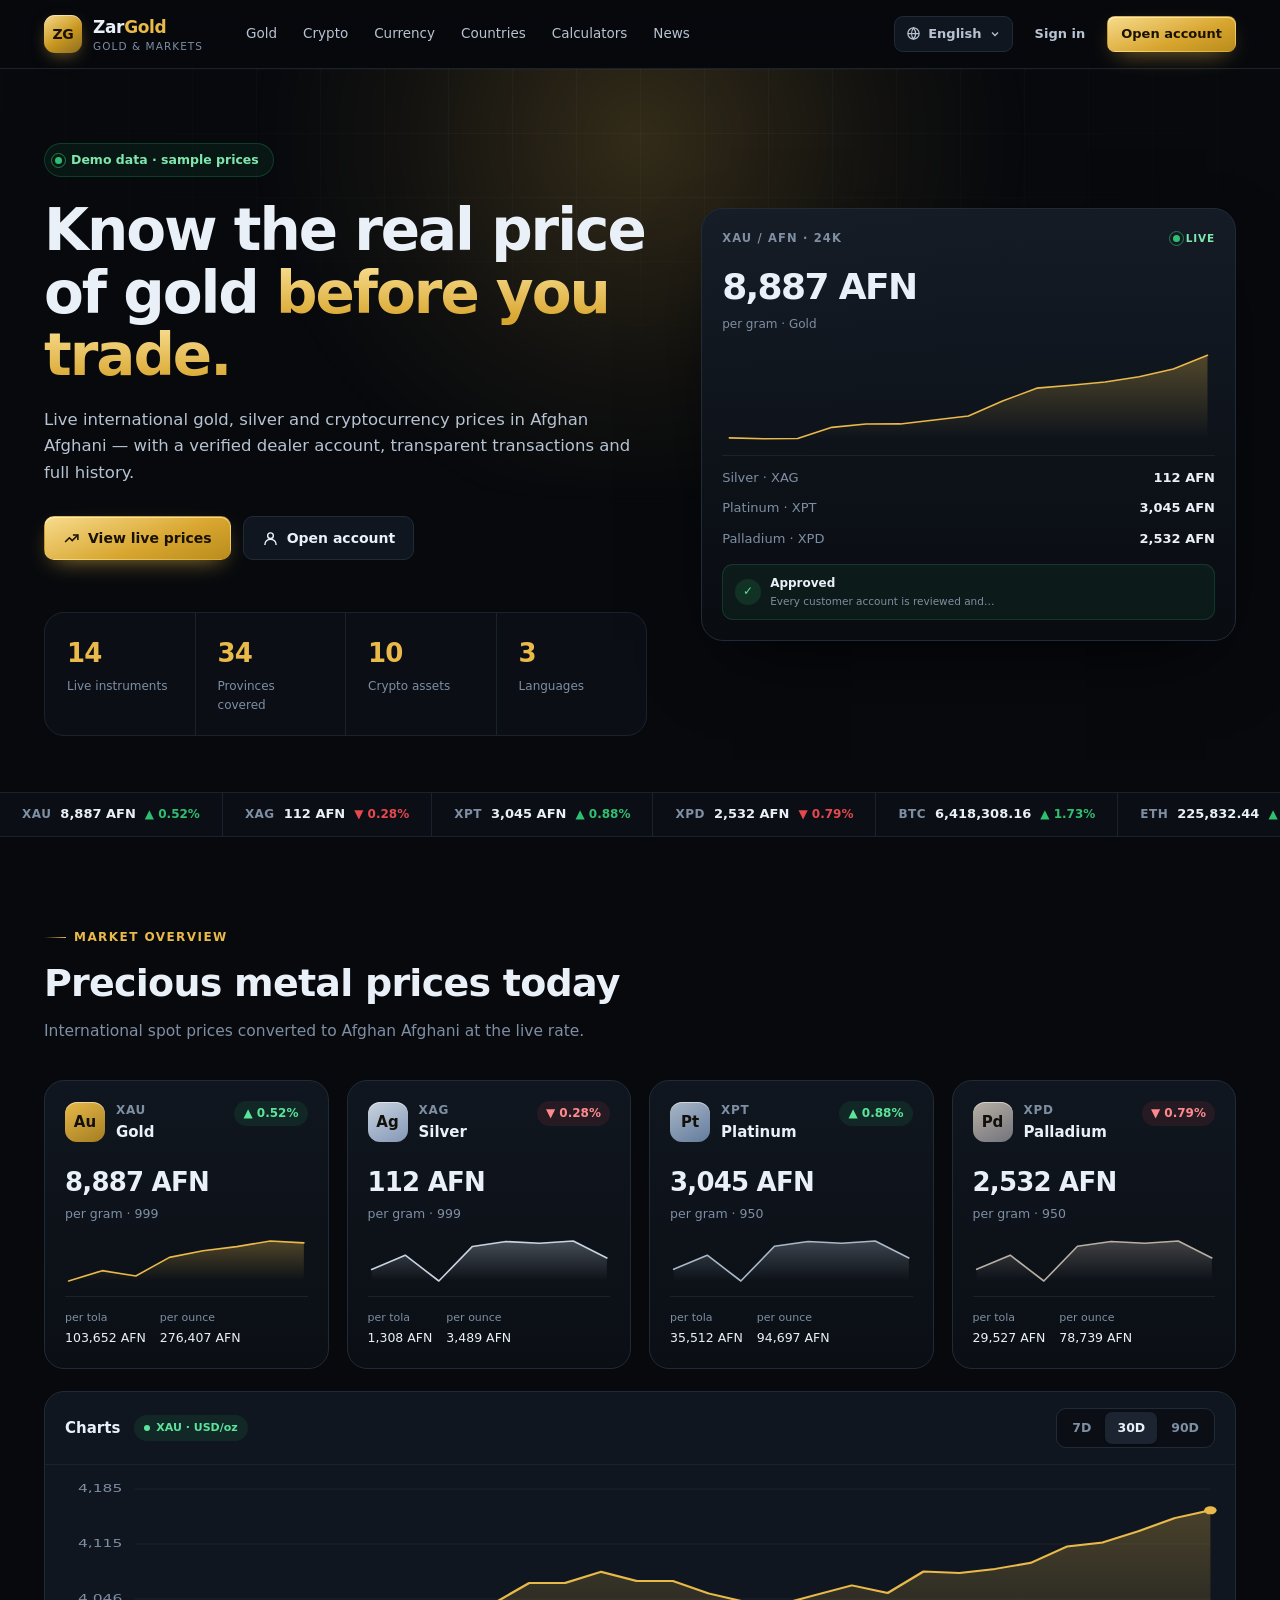
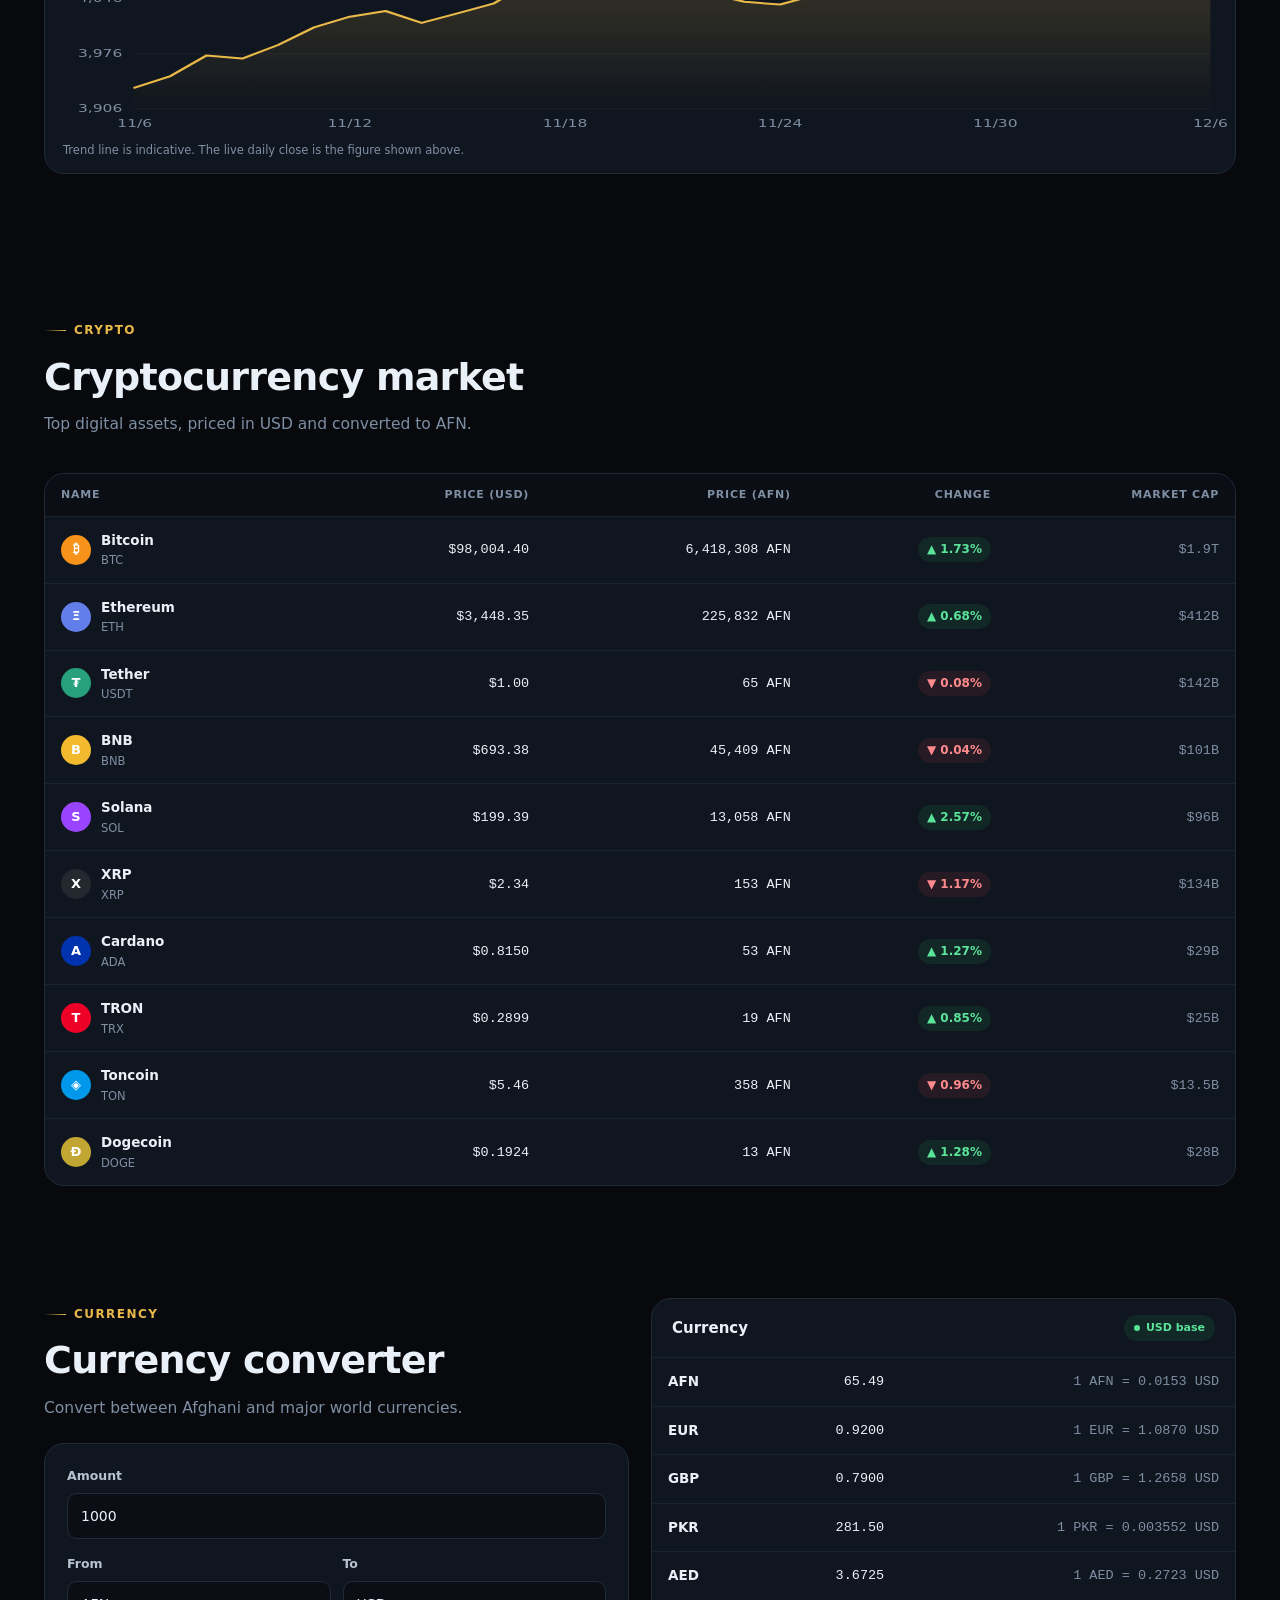
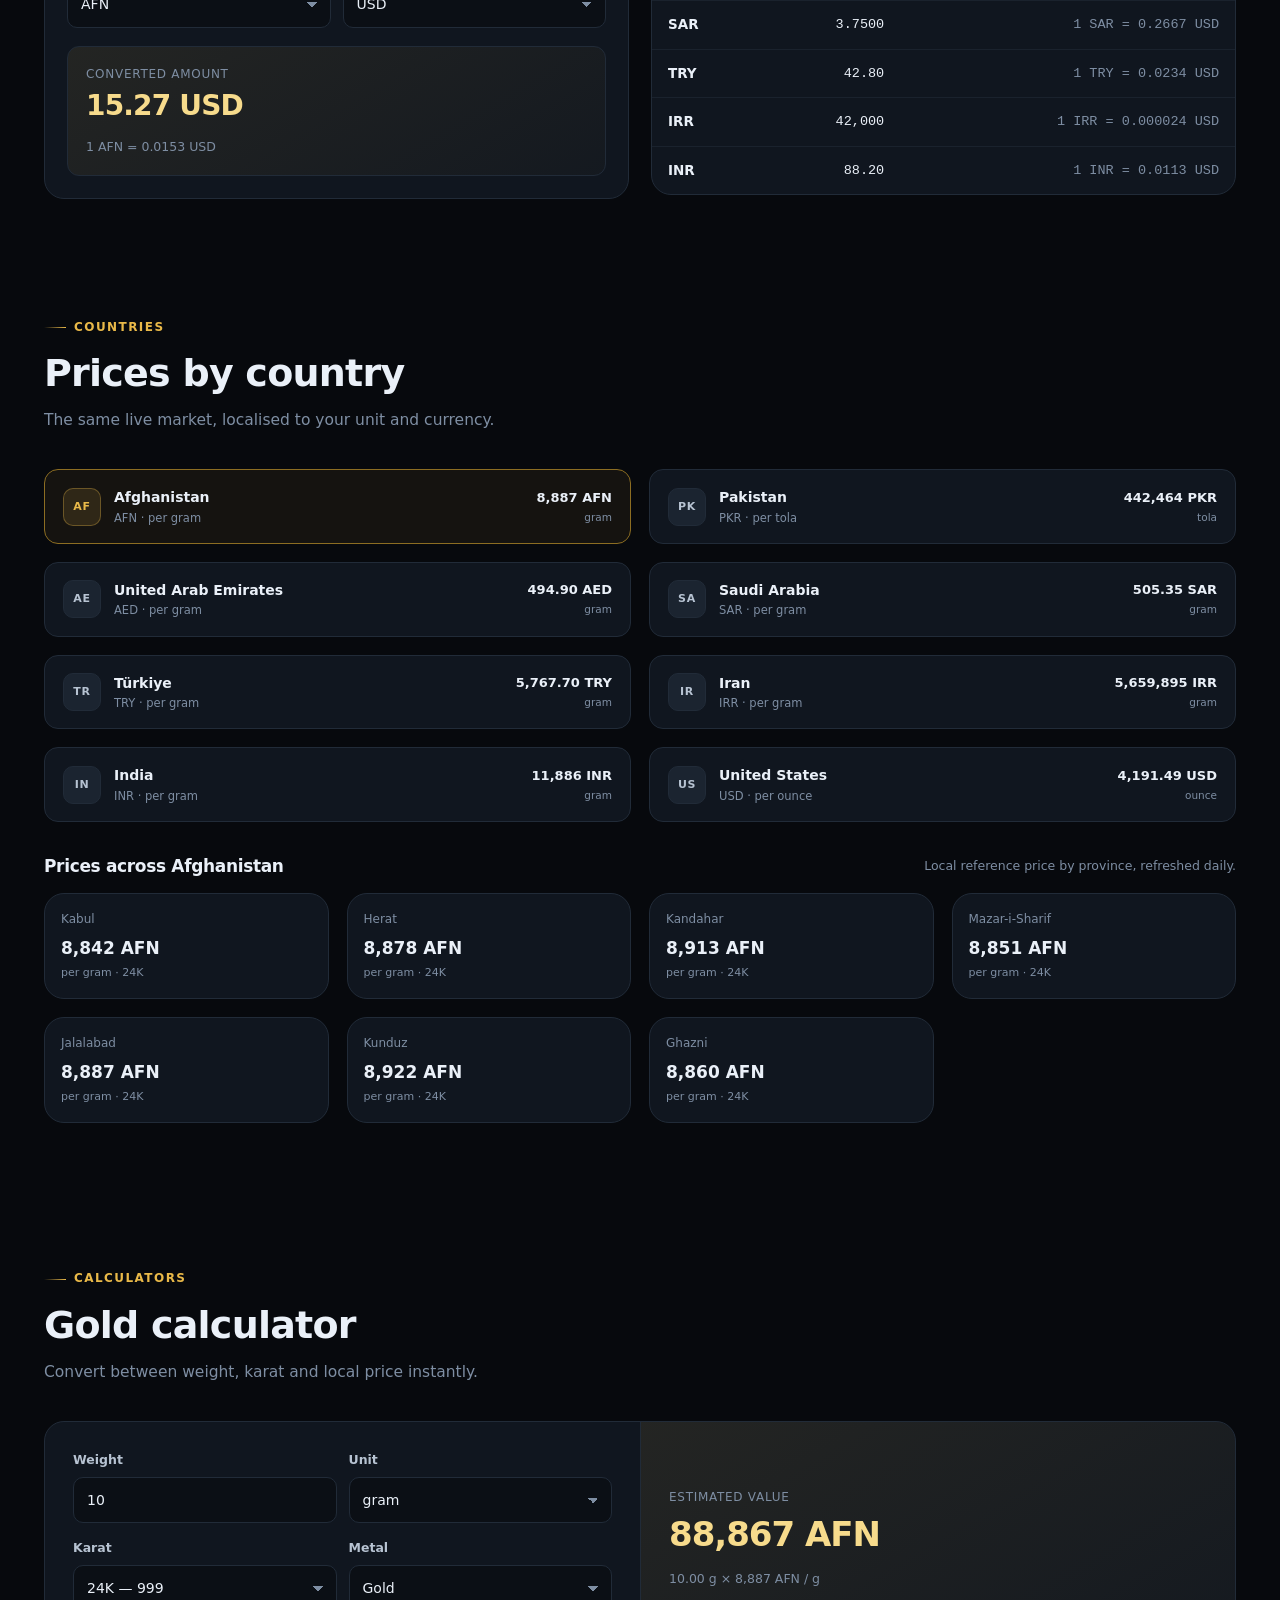
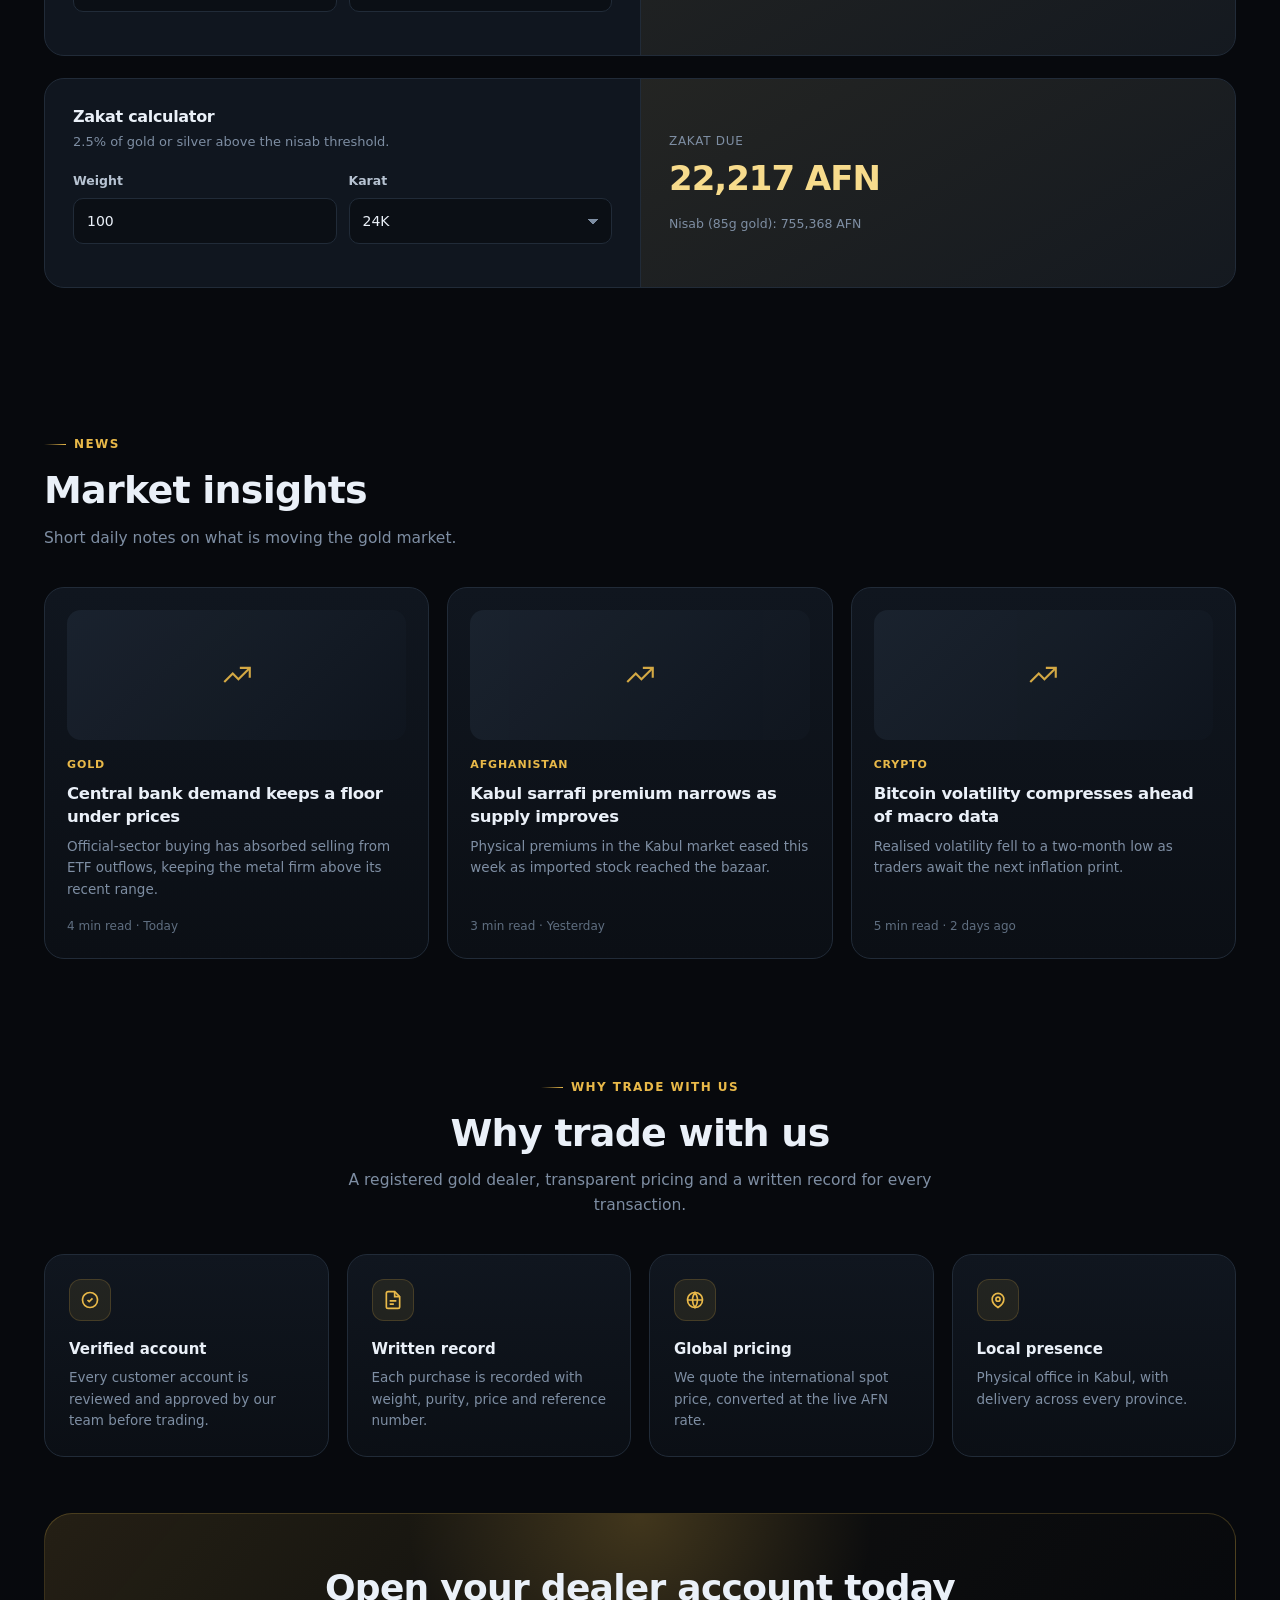
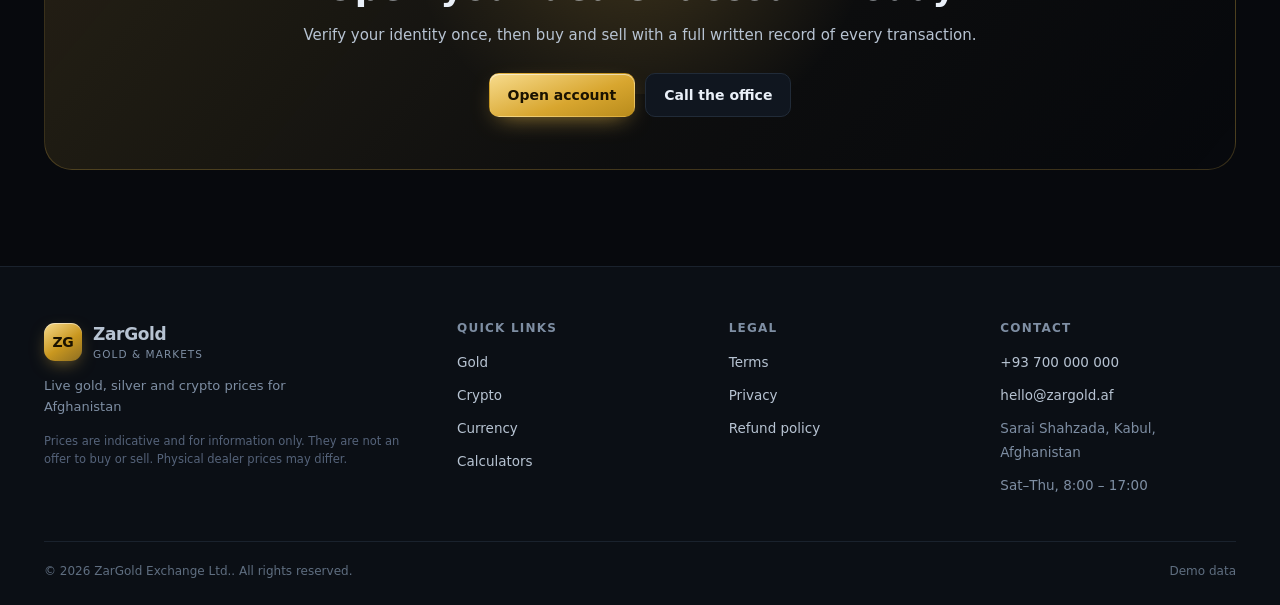
==== index.html @ 8da39511 "Zargold" ====
<!DOCTYPE html>
<html lang="en" dir="ltr">
<head>
<meta charset="utf-8">
<meta name="viewport" content="width=device-width, initial-scale=1">
<title>ZarGold — Live Gold, Silver &amp; Crypto Prices in Afghanistan</title>
<meta name="description" content="Live international gold, silver and cryptocurrency prices in Afghan Afghani. Verified dealer accounts, transparent transactions and full history.">
<meta name="theme-color" content="#07090D">
<link rel="icon" href="data:image/svg+xml,<svg xmlns='http://www.w3.org/2000/svg' viewBox='0 0 100 100'><rect width='100' height='100' rx='24' fill='%23E9B949'/><text x='50' y='70' font-size='54' text-anchor='middle' font-family='Segoe UI' font-weight='700' fill='%231A1200'>ZG</text></svg>">
<link rel="stylesheet" href="assets/css/app.css">
</head>
<body>

<div id="hdr"></div>

<!-- ================= HERO ================= -->
<section class="hero">
  <div class="hero__glow"></div>
  <div class="hero__grid"></div>
  <div class="wrap">
    <div class="hero__inner">
    <div class="hero__content">
      <div class="badge-live"><span class="pulse"></span> <span id="liveLabel">Live market data · updated every minute</span></div>
      <h1 id="heroTitle"></h1>
      <p class="hero__sub" id="heroSub"></p>
      <div class="hero__cta">
        <a class="btn btn--gold" href="#market">
          <svg width="17" height="17" viewBox="0 0 24 24" fill="none" stroke="currentColor" stroke-width="2.2"><path d="M3 17l6-6 4 4 8-8"/><path d="M14 7h7v7"/></svg>
          <span id="heroCta1">View live prices</span>
        </a>
        <a class="btn btn--ghost" href="account.html#register">
          <svg width="17" height="17" viewBox="0 0 24 24" fill="none" stroke="currentColor" stroke-width="2"><circle cx="12" cy="8" r="4"/><path d="M4 21a8 8 0 0116 0"/></svg>
          <span id="heroCta2">Open account</span>
        </a>
      </div>
      <div class="stats">
        <div class="stat"><div class="stat__v"><em id="statInstruments">14</em></div><div class="stat__l" id="statL1">Live instruments</div></div>
        <div class="stat"><div class="stat__v"><em id="statProvinces">34</em></div><div class="stat__l" id="statL2">Provinces covered</div></div>
        <div class="stat"><div class="stat__v"><em id="statUpdates">10</em></div><div class="stat__l" id="statL3">Crypto assets</div></div>
        <div class="stat"><div class="stat__v"><em>3</em></div><div class="stat__l" id="statL4">Languages</div></div>
      </div>
    </div>
    <aside class="hero__visual" id="heroVisual"></aside>
    </div>
  </div>
</section>

<!-- ================= TICKER ================= -->
<div class="ticker"><div class="ticker__track" id="tickerTrack"></div></div>

<!-- ================= MARKET ================= -->
<section class="section" id="market">
  <div class="wrap">
    <div class="section__head reveal">
      <div class="eyebrow" id="eyebrowMarket">Market overview</div>
      <h2 class="h2" id="h2Market">Today's precious metal prices</h2>
      <p class="lead" id="leadMarket">International spot prices converted to Afghan Afghani at the live rate.</p>
    </div>

    <div class="grid grid--4" id="metalCards"></div>

    <div class="panel reveal" style="margin-block-start:22px">
      <div class="panel__head">
        <div class="row" style="gap:14px;flex-wrap:wrap">
          <span class="panel__title" id="chartTitle">Gold price trend</span>
          <span class="pill pill--approved" id="chartBadge" style="font-size:11px"><i></i> XAU · USD/oz</span>
        </div>
        <div class="tabs" id="rangeTabs">
          <button data-days="7">7D</button>
          <button data-days="30" class="is-active">30D</button>
          <button data-days="90">90D</button>
        </div>
      </div>
      <div class="panel__body" id="chartHost" style="padding:10px 6px 6px"></div>
      <div id="chartNote" style="padding:0 18px 14px;font-size:11.5px;color:var(--muted)"></div>
    </div>
  </div>
</section>

<!-- ================= CRYPTO ================= -->
<section class="section section--tight" id="crypto">
  <div class="wrap">
    <div class="section__head reveal">
      <div class="eyebrow" id="eyebrowCrypto">Cryptocurrency</div>
      <h2 class="h2" id="h2Crypto">Crypto market</h2>
      <p class="lead" id="leadCrypto">Top digital assets, priced in USD and converted to AFN.</p>
    </div>
    <div class="panel reveal">
      <div class="tbl-wrap">
        <table class="tbl" id="cryptoTbl">
          <thead><tr id="cryptoHead"></tr></thead>
          <tbody id="cryptoBody"></tbody>
        </table>
      </div>
    </div>
  </div>
</section>

<!-- ================= CURRENCY ================= -->
<section class="section section--tight" id="currency">
  <div class="wrap">
    <div class="grid grid--2" style="gap:22px;align-items:start">
      <div class="reveal">
        <div class="eyebrow" id="eyebrowFx">Currency</div>
        <h2 class="h2" id="h2Fx">Currency converter</h2>
        <p class="lead" id="leadFx" style="margin-block-end:22px">Convert between Afghani and major world currencies.</p>

        <div class="card card--flat">
          <div class="field">
            <label id="lblAmount">Amount</label>
            <input class="input" id="fxAmount" type="number" value="1000" min="0" step="any">
          </div>
          <div class="field--row">
            <div class="field" style="margin:0">
              <label id="lblFrom">From</label>
              <select class="input" id="fxFrom"></select>
            </div>
            <div class="field" style="margin:0">
              <label id="lblTo">To</label>
              <select class="input" id="fxTo"></select>
            </div>
          </div>
          <div class="calc__out" style="border:1px solid var(--line);border-radius:12px;margin-block-start:18px;padding:18px">
            <div class="calc__label" id="lblResult">Converted</div>
            <div class="calc__value" id="fxResult" style="font-size:28px">—</div>
            <div class="calc__hint" id="fxRateHint"></div>
          </div>
        </div>
      </div>

      <div class="reveal">
        <div class="panel">
          <div class="panel__head"><span class="panel__title" id="fxTableTitle">Exchange rates</span>
            <span class="pill pill--approved" style="font-size:11px"><i></i> USD base</span>
          </div>
          <div class="tbl-wrap">
            <table class="tbl"><tbody id="fxBody"></tbody></table>
          </div>
        </div>
      </div>
    </div>
  </div>
</section>

<!-- ================= COUNTRIES ================= -->
<section class="section section--tight" id="countries">
  <div class="wrap">
    <div class="section__head reveal">
      <div class="eyebrow" id="eyebrowCountries">Countries</div>
      <h2 class="h2" id="h2Countries">Prices by country</h2>
      <p class="lead" id="leadCountries">The same live market, localised to your unit and currency.</p>
    </div>
    <div class="grid grid--2" id="countryGrid"></div>

    <div style="margin-block-start:34px" class="reveal">
      <div class="between" style="margin-block-end:16px">
        <h3 style="font-size:17px" id="citiesTitle">Prices across Afghanistan</h3>
        <span class="muted" style="font-size:12.5px" id="citiesSub">Local reference price by province</span>
      </div>
      <div class="grid grid--4" id="cityGrid"></div>
    </div>
  </div>
</section>

<!-- ================= CALCULATORS ================= -->
<section class="section" id="calculators">
  <div class="wrap">
    <div class="section__head reveal">
      <div class="eyebrow" id="eyebrowCalc">Calculators</div>
      <h2 class="h2" id="h2Calc">Work out exactly what your gold is worth</h2>
      <p class="lead" id="leadCalc">Convert between weight, karat and local price instantly.</p>
    </div>

    <div class="panel reveal" style="margin-block-end:22px">
      <div class="calc">
        <div class="calc__form">
          <div class="field--row">
            <div class="field">
              <label id="lblWeight">Weight</label>
              <input class="input" id="calcWeight" type="number" value="10" min="0" step="any">
            </div>
            <div class="field">
              <label id="lblUnit">Unit</label>
              <select class="input" id="calcUnit">
                <option value="gram">gram</option>
                <option value="tola">tola</option>
                <option value="mesghal">mesghal</option>
                <option value="ounce">ounce</option>
              </select>
            </div>
          </div>
          <div class="field--row">
            <div class="field">
              <label id="lblKarat">Karat</label>
              <select class="input" id="calcKarat">
                <option value="24">24K — 999</option>
                <option value="22">22K — 916</option>
                <option value="21">21K — 875</option>
                <option value="18">18K — 750</option>
                <option value="14">14K — 585</option>
              </select>
            </div>
            <div class="field">
              <label id="lblMetal">Metal</label>
              <select class="input" id="calcMetal">
                <option value="XAU">Gold</option>
                <option value="XAG">Silver</option>
              </select>
            </div>
          </div>
        </div>
        <div class="calc__out">
          <div class="calc__label" id="calcOutLabel">Estimated value</div>
          <div class="calc__value" id="calcValue">—</div>
          <div class="calc__hint" id="calcHint"></div>
        </div>
      </div>
    </div>

    <div class="panel reveal">
      <div class="calc">
        <div class="calc__form">
          <h3 style="font-size:16px;margin-block-end:6px" id="zakatTitle">Zakat calculator</h3>
          <p class="muted" style="font-size:13px;margin-block-end:18px" id="zakatSub">2.5% of gold or silver above the nisab threshold.</p>
          <div class="field--row">
            <div class="field">
              <label id="lblZWeight">Gold weight (gram)</label>
              <input class="input" id="zakatWeight" type="number" value="100" min="0" step="any">
            </div>
            <div class="field">
              <label id="lblZKarat">Karat</label>
              <select class="input" id="zakatKarat">
                <option value="24">24K</option>
                <option value="22">22K</option>
                <option value="21">21K</option>
                <option value="18">18K</option>
              </select>
            </div>
          </div>
        </div>
        <div class="calc__out">
          <div class="calc__label" id="zakatDueLabel">Zakat due</div>
          <div class="calc__value" id="zakatValue">—</div>
          <div class="calc__hint" id="zakatHint"></div>
        </div>
      </div>
    </div>
  </div>
</section>

<!-- ================= NEWS ================= -->
<section class="section section--tight" id="insights">
  <div class="wrap">
    <div class="section__head reveal">
      <div class="eyebrow" id="eyebrowNews">Insights</div>
      <h2 class="h2" id="h2News">Market insights</h2>
      <p class="lead" id="leadNews">Short daily notes on what is moving the gold market.</p>
    </div>
    <div class="grid grid--3" id="newsGrid"></div>
  </div>
</section>

<!-- ================= WHY ================= -->
<section class="section section--tight">
  <div class="wrap">
    <div class="section__head section__head--center reveal">
      <div class="eyebrow" id="eyebrowWhy" style="justify-content:center">Why us</div>
      <h2 class="h2" id="h2Why">Why trade with us</h2>
      <p class="lead" id="leadWhy">A registered gold dealer, transparent pricing and a written record for every transaction.</p>
    </div>
    <div class="grid grid--4" id="whyGrid"></div>

    <div class="band reveal" style="margin-block-start:56px">
      <h2 id="bandTitle">Open your dealer account today</h2>
      <p id="bandText">Verify your identity once, then buy and sell with a full written record of every transaction.</p>
      <div class="row">
        <a class="btn btn--gold" href="account.html#register" id="bandBtn">Open account</a>
        <a class="btn btn--ghost" href="tel:+93700000000" id="bandBtn2">Call the office</a>
      </div>
    </div>
  </div>
</section>

<div id="ftr"></div>

<script src="assets/js/config.js"></script>
<script src="assets/js/i18n.js"></script>
<script src="assets/js/prices.js"></script>
<script src="assets/js/store.js"></script>
<script src="assets/js/ui.js"></script>
<script src="assets/js/app.js"></script>
</body>
</html>
---- assets/css/app.css ----
/* ============================================================================
   ZARGOLD — DESIGN SYSTEM
   Dark "trading terminal meets bullion dealer" theme.
   Logical properties throughout, so Pashto/Dari RTL mirrors automatically.
   ========================================================================== */

/* ---------- tokens -------------------------------------------------------- */
:root {
  --bg:        #07090D;
  --bg-soft:   #0B0F15;
  --surface:   #10161F;
  --surface-2: #151D28;
  --surface-3: #1B2430;
  --line:      #212B38;
  --line-soft: #1A222D;

  --text:      #EAF0F8;
  --text-2:    #B7C3D2;
  --muted:     #7E8EA3;

  --gold:      #E9B949;
  --gold-2:    #F7DB8C;
  --gold-deep: #8C6D22;
  --gold-glow: rgba(233, 185, 73, .16);

  --up:        #2FBF71;
  --down:      #E5484D;
  --warn:      #F5A524;
  --info:      #4C8DFF;

  --r-sm: 8px;
  --r:    14px;
  --r-lg: 20px;
  --r-xl: 28px;

  --shadow-1: 0 1px 2px rgba(0,0,0,.4);
  --shadow-2: 0 10px 30px -12px rgba(0,0,0,.7);
  --shadow-3: 0 30px 80px -30px rgba(0,0,0,.9);

  --font: "Segoe UI Variable Display", "Segoe UI", Inter, system-ui, -apple-system, Roboto, Arial, sans-serif;
  --font-rtl: "Segoe UI", Tahoma, "Noto Naskh Arabic", Arial, sans-serif;
  --mono: "Cascadia Mono", "Consolas", ui-monospace, monospace;

  --maxw: 1240px;
  --hdr-h: 68px;
}

/* ---------- reset --------------------------------------------------------- */
*, *::before, *::after { box-sizing: border-box; }
html { -webkit-text-size-adjust: 100%; scroll-behavior: smooth; }
body {
  margin: 0;
  background: var(--bg);
  color: var(--text);
  font-family: var(--font);
  font-size: 15px;
  line-height: 1.6;
  -webkit-font-smoothing: antialiased;
  overflow-x: hidden;
}
html[dir="rtl"] body { font-family: var(--font-rtl); line-height: 1.85; }
img, svg { display: block; max-width: 100%; }
[hidden] { display: none !important; }
a { color: inherit; text-decoration: none; }
button, input, select, textarea { font: inherit; color: inherit; }
h1, h2, h3, h4 { margin: 0; line-height: 1.2; font-weight: 650; letter-spacing: -.02em; }
p { margin: 0; }
::selection { background: var(--gold); color: #101010; }

/* ---------- layout -------------------------------------------------------- */
.wrap { width: 100%; max-width: var(--maxw); margin-inline: auto; padding-inline: 24px; }
.section { padding-block: 84px; position: relative; }
.section--tight { padding-block: 56px; }
.section__head { margin-block-end: 36px; max-width: 660px; }
.section__head--center { margin-inline: auto; text-align: center; }
.eyebrow {
  display: inline-flex; align-items: center; gap: 8px;
  font-size: 12px; font-weight: 700; letter-spacing: .12em; text-transform: uppercase;
  color: var(--gold); margin-block-end: 14px;
}
.eyebrow::before {
  content: ""; width: 22px; height: 1px; background: linear-gradient(90deg, transparent, var(--gold));
}
html[dir="rtl"] .eyebrow::before { background: linear-gradient(270deg, transparent, var(--gold)); }
.h2 { font-size: clamp(26px, 3.2vw, 38px); }
.lead { color: var(--muted); margin-block-start: 12px; font-size: 15.5px; }

.grid { display: grid; gap: 18px; }
.grid--2 { grid-template-columns: repeat(2, minmax(0,1fr)); }
.grid--3 { grid-template-columns: repeat(3, minmax(0,1fr)); }
.grid--4 { grid-template-columns: repeat(4, minmax(0,1fr)); }

.row { display: flex; align-items: center; gap: 10px; }
.between { display: flex; align-items: center; justify-content: space-between; gap: 12px; }
.wrapflex { flex-wrap: wrap; }
.muted { color: var(--muted); }
.mono { font-family: var(--mono); font-variant-numeric: tabular-nums; }
.up { color: var(--up); }
.down { color: var(--down); }
.spacer { flex: 1; }

/* ---------- header -------------------------------------------------------- */
.hdr {
  position: sticky; top: 0; z-index: 60;
  background: rgba(7,9,13,.72);
  backdrop-filter: blur(18px) saturate(140%);
  -webkit-backdrop-filter: blur(18px) saturate(140%);
  border-block-end: 1px solid var(--line-soft);
}
.hdr__inner {
  height: var(--hdr-h);
  display: flex; align-items: center; gap: 20px;
}
.brand { display: flex; align-items: center; gap: 11px; flex-shrink: 0; }
.brand__mark {
  width: 38px; height: 38px; border-radius: 11px;
  background: linear-gradient(145deg, #F7DB8C, #C9971F 55%, #8C6D22);
  color: #1A1200; font-weight: 800; font-size: 14px; letter-spacing: -.02em;
  display: grid; place-items: center;
  box-shadow: 0 6px 18px -6px rgba(233,185,73,.6), inset 0 1px 0 rgba(255,255,255,.5);
}
.brand__name { font-weight: 700; font-size: 17px; letter-spacing: -.02em; }
.brand__name span { color: var(--gold); }
.brand__sub { font-size: 10.5px; color: var(--muted); letter-spacing: .1em; text-transform: uppercase; margin-block-start: -3px; }

.nav { display: flex; align-items: center; gap: 4px; margin-inline-start: 12px; }
.nav a {
  padding: 8px 11px; border-radius: 9px; font-size: 13.5px; font-weight: 500;
  color: var(--text-2); transition: background .18s, color .18s;
}
.nav a:hover { background: var(--surface-2); color: var(--text); }
.nav a.is-active { color: var(--gold); background: rgba(233,185,73,.08); }

.hdr__actions { display: flex; align-items: center; gap: 8px; margin-inline-start: auto; }

.langswitch { position: relative; }
.langswitch__btn {
  display: flex; align-items: center; gap: 7px;
  background: var(--surface); border: 1px solid var(--line); color: var(--text-2);
  padding: 7px 11px; border-radius: 9px; cursor: pointer; font-size: 13px; font-weight: 600;
  transition: border-color .18s, color .18s;
}
.langswitch__btn:hover { border-color: #33404F; color: var(--text); }
.langswitch__menu {
  position: absolute; inset-block-start: calc(100% + 8px); inset-inline-end: 0;
  background: var(--surface-2); border: 1px solid var(--line); border-radius: 12px;
  padding: 6px; min-width: 150px; box-shadow: var(--shadow-3);
  opacity: 0; visibility: hidden; transform: translateY(-6px);
  transition: all .16s ease; z-index: 70;
}
.langswitch.is-open .langswitch__menu { opacity: 1; visibility: visible; transform: none; }
.langswitch__menu button {
  display: flex; width: 100%; align-items: center; justify-content: space-between;
  background: none; border: 0; padding: 8px 10px; border-radius: 8px;
  color: var(--text-2); cursor: pointer; font-size: 13.5px; text-align: start;
}
.langswitch__menu button:hover { background: var(--surface-3); color: var(--text); }
.langswitch__menu button[aria-current="true"] { color: var(--gold); }

.menu-btn { display: none; background: var(--surface); border: 1px solid var(--line); border-radius: 9px; width: 40px; height: 38px; cursor: pointer; color: var(--text); }
.menu-btn svg { margin: auto; }

.mobile-nav { display: none; }

/* ---------- buttons ------------------------------------------------------- */
.btn {
  display: inline-flex; align-items: center; justify-content: center; gap: 8px;
  padding: 10px 18px; border-radius: 10px; border: 1px solid transparent;
  font-size: 14px; font-weight: 620; cursor: pointer; white-space: nowrap;
  transition: transform .15s, box-shadow .2s, background .2s, border-color .2s;
}
.btn:active { transform: translateY(1px); }
.btn--gold {
  background: linear-gradient(160deg, #F7DB8C, #D8A62F 60%, #B98C1C);
  color: #1A1200; box-shadow: 0 8px 24px -10px rgba(233,185,73,.75), inset 0 1px 0 rgba(255,255,255,.55);
}
.btn--gold:hover { box-shadow: 0 12px 30px -10px rgba(233,185,73,.9), inset 0 1px 0 rgba(255,255,255,.6); }
.btn--ghost { background: var(--surface); border-color: var(--line); color: var(--text); }
.btn--ghost:hover { background: var(--surface-2); border-color: #33404F; }
.btn--quiet { background: transparent; color: var(--text-2); border-color: transparent; padding: 8px 12px; }
.btn--quiet:hover { color: var(--text); background: var(--surface-2); }
.btn--sm { padding: 7px 13px; font-size: 13px; border-radius: 8px; }
.btn--danger { background: rgba(229,72,77,.12); color: #FF8A8D; border-color: rgba(229,72,77,.3); }
.btn--danger:hover { background: rgba(229,72,77,.2); }
.btn--ok { background: rgba(47,191,113,.12); color: #5BE39A; border-color: rgba(47,191,113,.3); }
.btn--ok:hover { background: rgba(47,191,113,.2); }
.btn--block { width: 100%; }
.btn[disabled] { opacity: .45; pointer-events: none; }

/* ---------- hero ---------------------------------------------------------- */
.hero { position: relative; padding-block: 74px 56px; overflow: hidden; }
.hero__glow {
  position: absolute; inset-block-start: -280px; inset-inline-start: 50%;
  width: 900px; height: 700px; transform: translateX(-50%);
  background: radial-gradient(circle at 50% 50%, rgba(233,185,73,.20), rgba(233,185,73,.05) 42%, transparent 68%);
  pointer-events: none; filter: blur(10px);
}
html[dir="rtl"] .hero__glow { transform: translateX(50%); }
.hero__grid {
  position: absolute; inset: 0;
  background-image: linear-gradient(rgba(255,255,255,.028) 1px, transparent 1px),
                    linear-gradient(90deg, rgba(255,255,255,.028) 1px, transparent 1px);
  background-size: 64px 64px;
  mask-image: radial-gradient(ellipse 80% 60% at 50% 0%, #000 20%, transparent 75%);
  -webkit-mask-image: radial-gradient(ellipse 80% 60% at 50% 0%, #000 20%, transparent 75%);
  pointer-events: none;
}
.hero .wrap { position: relative; }
.hero__inner { display: grid; grid-template-columns: 1.06fr .94fr; gap: 54px; align-items: center; }
.hero__content { max-width: 760px; }

/* live market widget in the hero */
.hero__visual { position: relative; padding-block-end: 30px; }
.hv {
  position: relative;
  background: linear-gradient(180deg, rgba(21,29,40,.92), rgba(9,12,17,.96));
  border: 1px solid var(--line); border-radius: 22px; padding: 20px;
  box-shadow: var(--shadow-3);
  animation: floatIn .8s cubic-bezier(.2,.7,.3,1) both;
}
@keyframes floatIn { from { transform: translateY(22px) scale(.985); } }
.hv__head { display: flex; align-items: center; justify-content: space-between; }
.hv__sym { font-size: 11.5px; letter-spacing: .1em; color: var(--muted); font-weight: 700; }
.hv__live { display: inline-flex; align-items: center; gap: 6px; font-size: 10.5px; color: #7FE7AE; font-weight: 700; letter-spacing: .08em; }
.hv__price { font-size: 36px; font-weight: 750; letter-spacing: -.045em; margin-block-start: 10px; font-variant-numeric: tabular-nums; }
.hv__sub { font-size: 12px; color: var(--muted); }
.hv__chart { height: 96px; margin-block: 14px 10px; }
.hv__rows { border-block-start: 1px solid var(--line-soft); padding-block-start: 12px; display: flex; flex-direction: column; gap: 10px; }
.hv__row { display: flex; align-items: center; justify-content: space-between; font-size: 13px; }
.hv__row span:first-child { color: var(--muted); }
.hv__row b { font-weight: 650; font-variant-numeric: tabular-nums; }
.hv__badge {
  position: static; margin-block-start: 14px;
  display: flex; align-items: center; gap: 9px;
  background: rgba(47,191,113,.07); border: 1px solid rgba(47,191,113,.18); border-radius: 11px;
  padding: 9px 12px; font-size: 12px; font-weight: 600;
}
.hv__badge i { width: 26px; height: 26px; border-radius: 50%; display: grid; place-items: center; background: rgba(47,191,113,.14); color: #5BE39A; font-style: normal; }
.hv__badge small { display: block; font-weight: 500; color: var(--muted); font-size: 10.5px; }
.badge-live {
  display: inline-flex; align-items: center; gap: 9px;
  padding: 6px 14px 6px 10px; border-radius: 999px;
  background: rgba(47,191,113,.08); border: 1px solid rgba(47,191,113,.22);
  color: #7FE7AE; font-size: 12.5px; font-weight: 600; margin-block-end: 22px;
}
.pulse { width: 7px; height: 7px; border-radius: 50%; background: var(--up); position: relative; }
.pulse::after {
  content: ""; position: absolute; inset: -4px; border-radius: 50%;
  border: 1px solid var(--up); opacity: .6; animation: ring 2s ease-out infinite;
}
@keyframes ring { 0% { transform: scale(.6); opacity: .8; } 100% { transform: scale(1.6); opacity: 0; } }

.hero h1 {
  font-size: clamp(32px, 5vw, 58px); line-height: 1.08; letter-spacing: -.035em;
  font-weight: 700; margin-block-end: 20px;
}
.hero h1 em {
  font-style: normal;
  background: linear-gradient(180deg, #F7DB8C 10%, #D8A62F 90%);
  -webkit-background-clip: text; background-clip: text; color: transparent;
}
html[dir="rtl"] .hero h1 em { display: block; }
.hero__sub { color: var(--text-2); font-size: 16.5px; max-width: 620px; }
.hero__cta { display: flex; gap: 12px; flex-wrap: wrap; margin-block-start: 30px; }

.stats { display: grid; grid-template-columns: repeat(4, 1fr); gap: 1px; margin-block-start: 52px; background: var(--line-soft); border: 1px solid var(--line-soft); border-radius: var(--r-lg); overflow: hidden; }
.stat { background: var(--bg-soft); padding: 20px 22px; }
.stat__v { font-size: 26px; font-weight: 700; letter-spacing: -.03em; color: var(--text); }
.stat__v em { font-style: normal; color: var(--gold); }
.stat__l { font-size: 12px; color: var(--muted); margin-block-start: 2px; }

/* ---------- ticker -------------------------------------------------------- */
.ticker {
  border-block: 1px solid var(--line-soft);
  background: var(--bg-soft);
  overflow: hidden; position: relative;
}
.ticker__track { display: flex; gap: 0; width: max-content; animation: slide 42s linear infinite; }
.ticker:hover .ticker__track { animation-play-state: paused; }
@keyframes slide { to { transform: translateX(-50%); } }
html[dir="rtl"] .ticker__track { animation-name: slide-rtl; }
@keyframes slide-rtl { to { transform: translateX(50%); } }
.tick {
  display: flex; align-items: center; gap: 9px;
  padding: 11px 22px; border-inline-end: 1px solid var(--line-soft);
  font-size: 13px; white-space: nowrap;
}
.tick__sym { color: var(--muted); font-weight: 600; font-size: 12px; letter-spacing: .04em; }
.tick__val { font-weight: 650; font-variant-numeric: tabular-nums; }
.tick__chg { font-size: 12px; font-weight: 600; }

/* ---------- cards --------------------------------------------------------- */
.card {
  background: linear-gradient(180deg, var(--surface), var(--bg-soft));
  border: 1px solid var(--line); border-radius: var(--r-lg);
  padding: 22px; position: relative; overflow: hidden;
  transition: border-color .22s, transform .22s, box-shadow .22s;
}
.card:hover { border-color: #2C3849; transform: translateY(-2px); box-shadow: var(--shadow-2); }
.card--flat { background: var(--surface); }
.card--flat:hover { transform: none; }

.metal { padding: 20px; }
.metal__top { display: flex; align-items: flex-start; justify-content: space-between; gap: 12px; }
.metal__id { display: flex; align-items: center; gap: 11px; }
.metal__icon {
  width: 40px; height: 40px; border-radius: 12px; display: grid; place-items: center;
  font-weight: 700; font-size: 15px; color: #12100A;
  background: linear-gradient(150deg, #F7DB8C, #C9971F);
  box-shadow: inset 0 1px 0 rgba(255,255,255,.5);
}
.metal__code { font-size: 12px; color: var(--muted); letter-spacing: .06em; font-weight: 600; }
.metal__name { font-size: 15px; font-weight: 650; }
.metal__price { font-size: 26px; font-weight: 700; letter-spacing: -.03em; margin-block-start: 18px; font-variant-numeric: tabular-nums; }
.metal__unit { font-size: 12.5px; color: var(--muted); margin-block-start: 1px; }
.metal__spark { margin-block: 14px 12px; height: 46px; }
.metal__foot { display: flex; gap: 14px; padding-block-start: 12px; border-block-start: 1px solid var(--line-soft); font-size: 12.5px; }
.metal__foot div { display: flex; flex-direction: column; gap: 1px; }
.metal__foot span { color: var(--muted); font-size: 11px; }

.chip {
  display: inline-flex; align-items: center; gap: 5px;
  padding: 3px 9px; border-radius: 999px; font-size: 12px; font-weight: 650;
  font-variant-numeric: tabular-nums;
}
.chip--up { background: rgba(47,191,113,.1); color: #5BE39A; }
.chip--down { background: rgba(229,72,77,.1); color: #FF8A8D; }

/* ---------- panels & tables ---------------------------------------------- */
.panel {
  background: var(--surface); border: 1px solid var(--line);
  border-radius: var(--r-lg); overflow: hidden;
}
.panel__head {
  display: flex; align-items: center; justify-content: space-between; gap: 14px;
  padding: 16px 20px; border-block-end: 1px solid var(--line-soft);
}
.panel__title { font-size: 15px; font-weight: 650; }
.panel__body { padding: 20px; }

.tabs { display: inline-flex; background: var(--bg-soft); border: 1px solid var(--line); border-radius: 10px; padding: 3px; gap: 2px; }
.tabs button {
  background: none; border: 0; padding: 6px 12px; border-radius: 7px; cursor: pointer;
  font-size: 12.5px; font-weight: 600; color: var(--muted); transition: all .16s;
}
.tabs button:hover { color: var(--text); }
.tabs button.is-active { background: var(--surface-3); color: var(--text); box-shadow: var(--shadow-1); }

.tbl-wrap { overflow-x: auto; }
table.tbl { width: 100%; border-collapse: collapse; font-size: 13.5px; }
table.tbl th {
  text-align: start; font-size: 11px; font-weight: 700; letter-spacing: .07em;
  text-transform: uppercase; color: var(--muted);
  padding: 12px 16px; border-block-end: 1px solid var(--line-soft);
  white-space: nowrap; background: var(--bg-soft);
}
table.tbl td { padding: 13px 16px; border-block-end: 1px solid var(--line-soft); vertical-align: middle; }
table.tbl tr:last-child td { border-block-end: 0; }
table.tbl tbody tr { transition: background .14s; }
table.tbl tbody tr:hover { background: rgba(255,255,255,.022); }
table.tbl .num { text-align: end; font-variant-numeric: tabular-nums; white-space: nowrap; }

.coin { display: flex; align-items: center; gap: 10px; }
.coin__ic {
  width: 30px; height: 30px; border-radius: 50%; display: grid; place-items: center;
  font-size: 13px; font-weight: 700; color: #fff; flex-shrink: 0;
}
.coin__n { font-weight: 600; }
.coin__c { font-size: 11.5px; color: var(--muted); }

/* ---------- chart --------------------------------------------------------- */
.chart { width: 100%; height: 260px; }
.chart__grid line { stroke: rgba(255,255,255,.05); stroke-width: 1; }
.chart__area { fill: url(#goldFade); }
.chart__line { fill: none; stroke: var(--gold); stroke-width: 2; stroke-linecap: round; stroke-linejoin: round; }
.chart__dot { fill: var(--gold); }
.chart__labels text { fill: var(--muted); font-size: 10px; }

/* ---------- calculator ---------------------------------------------------- */
.calc { display: grid; grid-template-columns: 1fr 1fr; gap: 0; overflow: hidden; }
.calc__form { padding: 28px; }
.calc__out {
  padding: 28px; display: flex; flex-direction: column; justify-content: center;
  background: linear-gradient(150deg, rgba(233,185,73,.09), rgba(233,185,73,.02));
  border-inline-start: 1px solid var(--line);
}
.calc__label { font-size: 12px; color: var(--muted); letter-spacing: .06em; text-transform: uppercase; }
.calc__value { font-size: 34px; font-weight: 700; letter-spacing: -.03em; color: var(--gold-2); font-variant-numeric: tabular-nums; }
.calc__hint { font-size: 12.5px; color: var(--muted); margin-block-start: 8px; }

/* ---------- forms --------------------------------------------------------- */
.field { display: flex; flex-direction: column; gap: 7px; margin-block-end: 15px; }
.field label { font-size: 12.5px; font-weight: 600; color: var(--text-2); }
.input, select.input, textarea.input {
  background: var(--bg-soft); border: 1px solid var(--line); border-radius: 10px;
  padding: 11px 13px; font-size: 14px; color: var(--text); width: 100%;
  transition: border-color .16s, box-shadow .16s;
}
.input:focus { outline: none; border-color: var(--gold-deep); box-shadow: 0 0 0 3px rgba(233,185,73,.12); }
.input::placeholder { color: #5C6A7C; }
select.input { appearance: none; background-image: linear-gradient(45deg, transparent 50%, #7E8EA3 50%), linear-gradient(135deg, #7E8EA3 50%, transparent 50%); background-position: calc(100% - 18px) 50%, calc(100% - 13px) 50%; background-size: 5px 5px, 5px 5px; background-repeat: no-repeat; padding-inline-end: 34px; }
html[dir="rtl"] select.input { background-position: 18px 50%, 13px 50%; }
.field--row { display: grid; grid-template-columns: 1fr 1fr; gap: 12px; }

/* ---------- status pills -------------------------------------------------- */
.pill { display: inline-flex; align-items: center; gap: 6px; padding: 4px 10px; border-radius: 999px; font-size: 12px; font-weight: 650; white-space: nowrap; }
.pill i { width: 6px; height: 6px; border-radius: 50%; background: currentColor; }
.pill--pending { background: rgba(245,165,36,.1); color: #FFC46B; }
.pill--approved { background: rgba(47,191,113,.1); color: #5BE39A; }
.pill--rejected { background: rgba(229,72,77,.1); color: #FF8A8D; }
.pill--delivered, .pill--confirmed { background: rgba(76,141,255,.1); color: #8FB4FF; }
.pill--cancelled { background: rgba(126,142,163,.12); color: #9AA9BC; }

/* ---------- countries ----------------------------------------------------- */
.country {
  display: flex; align-items: center; gap: 13px; padding: 16px 18px;
  background: var(--surface); border: 1px solid var(--line); border-radius: var(--r);
  cursor: pointer; transition: all .18s;
}
.country:hover { border-color: #33404F; background: var(--surface-2); }
.country.is-active { border-color: var(--gold-deep); background: rgba(233,185,73,.06); }
.country__flag {
  width: 38px; height: 38px; flex-shrink: 0;
  display: grid; place-items: center;
  border-radius: 10px; background: var(--surface-3);
  border: 1px solid var(--line);
  font-size: 11px; font-weight: 700; letter-spacing: .06em; color: var(--text-2);
}
.country.is-active .country__flag { background: rgba(233,185,73,.12); border-color: rgba(233,185,73,.32); color: var(--gold); }
.country__n { font-weight: 600; font-size: 14px; }
.country__c { font-size: 11.5px; color: var(--muted); }
.country__p { margin-inline-start: auto; text-align: end; font-size: 13px; font-weight: 650; font-variant-numeric: tabular-nums; }
.country__p small { display: block; font-size: 10.5px; color: var(--muted); font-weight: 500; }

/* ---------- news ---------------------------------------------------------- */
.news { display: flex; flex-direction: column; height: 100%; }
.news__tag { font-size: 11px; font-weight: 700; letter-spacing: .08em; text-transform: uppercase; color: var(--gold); }
.news__h { font-size: 16.5px; font-weight: 650; margin-block: 10px 8px; line-height: 1.35; }
.news__p { font-size: 13.5px; color: var(--muted); flex: 1; }
.news__m { font-size: 12px; color: #5F6E80; margin-block-start: 16px; }
.news__img { height: 130px; border-radius: var(--r); margin-block-end: 16px; background: linear-gradient(135deg, #1B2430, #10161F); display: grid; place-items: center; color: var(--gold); opacity: .9; }

/* ---------- why / trust --------------------------------------------------- */
.why { padding: 24px; }
.why__ic {
  width: 42px; height: 42px; border-radius: 12px; display: grid; place-items: center;
  background: rgba(233,185,73,.09); border: 1px solid rgba(233,185,73,.18); color: var(--gold);
  margin-block-end: 16px;
}
.why__t { font-size: 15px; font-weight: 650; margin-block-end: 6px; }
.why__p { font-size: 13.5px; color: var(--muted); }

/* ---------- CTA band ------------------------------------------------------ */
.band {
  position: relative; overflow: hidden; border-radius: var(--r-xl);
  border: 1px solid rgba(233,185,73,.22);
  background: linear-gradient(130deg, rgba(233,185,73,.13), rgba(233,185,73,.03) 55%, transparent);
  padding: 52px; text-align: center;
}
.band::before {
  content: ""; position: absolute; inset-block-start: -180px; inset-inline-start: 50%;
  transform: translateX(-50%); width: 620px; height: 360px;
  background: radial-gradient(circle, rgba(233,185,73,.22), transparent 65%);
  pointer-events: none;
}
.band h2 { font-size: clamp(24px, 3.4vw, 36px); position: relative; }
.band p { color: var(--text-2); margin-block: 14px 26px; position: relative; }
.band .row { justify-content: center; position: relative; }

/* ---------- footer -------------------------------------------------------- */
.footer { border-block-start: 1px solid var(--line-soft); background: var(--bg-soft); padding-block: 54px 24px; margin-block-start: 40px; }
.footer__grid { display: grid; grid-template-columns: 1.6fr 1fr 1fr 1fr; gap: 36px; }
.footer h4 { font-size: 12px; letter-spacing: .1em; text-transform: uppercase; color: var(--muted); margin-block-end: 14px; font-weight: 700; }
.footer ul { list-style: none; padding: 0; margin: 0; display: flex; flex-direction: column; gap: 9px; }
.footer a { font-size: 13.5px; color: var(--text-2); transition: color .16s; }
.footer a:hover { color: var(--gold); }
.footer__about { font-size: 13px; color: var(--muted); margin-block: 14px 0; max-width: 300px; }
.footer__bar {
  margin-block-start: 44px; padding-block-start: 20px; border-block-start: 1px solid var(--line-soft);
  display: flex; justify-content: space-between; gap: 16px; flex-wrap: wrap;
  font-size: 12px; color: #5F6E80;
}
.disclaimer { font-size: 11.5px; color: #55637A; margin-block-start: 14px; max-width: 640px; line-height: 1.6; }

/* ---------- auth ---------------------------------------------------------- */
.auth {
  min-height: calc(100vh - var(--hdr-h)); display: grid; grid-template-columns: 1.05fr .95fr;
}
.auth__side {
  padding: 64px; position: relative; overflow: hidden;
  background: linear-gradient(160deg, #0E1319, #07090D 65%);
  border-inline-end: 1px solid var(--line-soft);
  display: flex; flex-direction: column; justify-content: center;
}
.auth__side::after {
  content: ""; position: absolute; inset-block-end: -220px; inset-inline-start: -120px;
  width: 520px; height: 520px; border-radius: 50%;
  background: radial-gradient(circle, rgba(233,185,73,.16), transparent 62%);
}
.auth__main { padding: 64px; display: flex; align-items: center; justify-content: center; }
.auth-card { width: 100%; max-width: 420px; }
.auth-card h1 { font-size: 27px; margin-block-end: 8px; }
.auth-card > p { color: var(--muted); font-size: 14px; margin-block-end: 26px; }
.auth__link { font-size: 13.5px; color: var(--muted); text-align: center; margin-block-start: 20px; }
.auth__link a { color: var(--gold); font-weight: 600; }
.auth__feature { display: flex; gap: 12px; margin-block-end: 18px; position: relative; z-index: 1; }
.auth__feature i {
  width: 34px; height: 34px; border-radius: 10px; flex-shrink: 0; display: grid; place-items: center;
  background: rgba(233,185,73,.1); color: var(--gold); border: 1px solid rgba(233,185,73,.2);
  font-style: normal;
}
.auth__feature b { display: block; font-size: 14px; }
.auth__feature span { font-size: 12.5px; color: var(--muted); }
.alert { padding: 12px 14px; border-radius: 10px; font-size: 13px; margin-block-end: 16px; display: flex; gap: 9px; align-items: flex-start; }
.alert--err { background: rgba(229,72,77,.1); border: 1px solid rgba(229,72,77,.25); color: #FFA3A6; }
.alert--ok { background: rgba(47,191,113,.1); border: 1px solid rgba(47,191,113,.25); color: #7FE7AE; }
.alert--info { background: rgba(76,141,255,.09); border: 1px solid rgba(76,141,255,.22); color: #9FC0FF; }
.alert--warn { background: rgba(245,165,36,.09); border: 1px solid rgba(245,165,36,.25); color: #FFC46B; }

/* ---------- dashboard / admin -------------------------------------------- */
.shell { display: grid; grid-template-columns: 236px 1fr; min-height: calc(100vh - var(--hdr-h)); }
.side {
  border-inline-end: 1px solid var(--line-soft); background: var(--bg-soft);
  padding: 22px 14px; display: flex; flex-direction: column; gap: 3px;
}
.side a {
  display: flex; align-items: center; gap: 10px; padding: 9px 12px; border-radius: 9px;
  font-size: 13.5px; color: var(--text-2); font-weight: 500; transition: all .16s;
}
.side a:hover { background: var(--surface-2); color: var(--text); }
.side a.is-active { background: rgba(233,185,73,.09); color: var(--gold); }
.side__label { font-size: 10.5px; letter-spacing: .1em; text-transform: uppercase; color: #55637A; padding: 16px 12px 6px; font-weight: 700; }
.main { padding: 30px 34px 60px; min-width: 0; }
.page-head { display: flex; align-items: flex-end; justify-content: space-between; gap: 16px; margin-block-end: 26px; flex-wrap: wrap; }
.page-head h1 { font-size: 25px; }
.page-head p { color: var(--muted); font-size: 13.5px; margin-block-start: 4px; }

.kpis { display: grid; grid-template-columns: repeat(4, 1fr); gap: 14px; margin-block-end: 24px; }
.kpi { background: var(--surface); border: 1px solid var(--line); border-radius: var(--r); padding: 18px; }
.kpi__l { font-size: 11.5px; color: var(--muted); letter-spacing: .05em; text-transform: uppercase; font-weight: 600; }
.kpi__v { font-size: 24px; font-weight: 700; letter-spacing: -.03em; margin-block-start: 6px; font-variant-numeric: tabular-nums; }
.kpi__d { font-size: 12px; color: var(--muted); margin-block-start: 2px; }

.avatar {
  width: 34px; height: 34px; border-radius: 50%; display: grid; place-items: center;
  font-size: 12.5px; font-weight: 700; flex-shrink: 0;
  background: var(--surface-3); color: var(--text-2); border: 1px solid var(--line);
}
.who { display: flex; align-items: center; gap: 10px; }
.who b { display: block; font-size: 13.5px; font-weight: 600; }
.who span { font-size: 11.5px; color: var(--muted); }

.toolbar { display: flex; gap: 10px; align-items: center; margin-block-end: 16px; flex-wrap: wrap; }
.search { position: relative; flex: 1; min-width: 220px; }
.search input { padding-inline-start: 36px; }
.search svg { position: absolute; inset-inline-start: 12px; inset-block-start: 50%; transform: translateY(-50%); color: var(--muted); }

.empty { padding: 46px 20px; text-align: center; color: var(--muted); font-size: 13.5px; }
.empty svg { margin: 0 auto 12px; opacity: .4; }

/* ---------- modal --------------------------------------------------------- */
.modal-root {
  position: fixed; inset: 0; z-index: 200; display: none;
  background: rgba(4,6,9,.72); backdrop-filter: blur(6px);
  align-items: center; justify-content: center; padding: 20px;
}
.modal-root.is-open { display: flex; }
.modal {
  background: var(--surface); border: 1px solid var(--line); border-radius: var(--r-lg);
  width: 100%; max-width: 520px; box-shadow: var(--shadow-3);
  max-height: 90vh; overflow-y: auto; animation: pop .2s ease;
}
@keyframes pop { from { transform: scale(.97) translateY(8px); opacity: 0; } }
.modal__head { display: flex; align-items: center; justify-content: space-between; padding: 18px 20px; border-block-end: 1px solid var(--line-soft); }
.modal__head h3 { font-size: 16px; }
.modal__body { padding: 20px; }
.modal__foot { padding: 16px 20px; border-block-start: 1px solid var(--line-soft); display: flex; gap: 10px; justify-content: flex-end; }

/* ---------- toast --------------------------------------------------------- */
.toast-root { position: fixed; inset-block-end: 24px; inset-inline-end: 24px; z-index: 300; display: flex; flex-direction: column; gap: 10px; }
.toast {
  background: var(--surface-2); border: 1px solid var(--line); border-inline-start: 3px solid var(--gold);
  border-radius: 10px; padding: 12px 16px; font-size: 13.5px; box-shadow: var(--shadow-3);
  animation: toastIn .25s ease; max-width: 340px;
}
@keyframes toastIn { from { transform: translateY(10px); opacity: 0; } }

/* ---------- mobile bar ---------------------------------------------------- */
.mbar { display: none; }

/* ---------- responsive ---------------------------------------------------- */
@media (max-width: 1100px) {
  .nav { display: none; }
  .hero__inner { grid-template-columns: 1fr; gap: 0; }
  .hero__visual { display: none; }
  .menu-btn { display: grid; }
  .grid--4 { grid-template-columns: repeat(2, minmax(0,1fr)); }
  .kpis { grid-template-columns: repeat(2, 1fr); }
  .footer__grid { grid-template-columns: 1fr 1fr; }
  .auth { grid-template-columns: 1fr; }
  .auth__side { display: none; }
  .mobile-nav.is-open {
    display: flex; flex-direction: column; gap: 2px;
    padding: 10px 16px 18px; border-block-end: 1px solid var(--line);
    background: var(--bg-soft);
  }
  .mobile-nav a { padding: 11px 12px; border-radius: 9px; font-size: 14.5px; color: var(--text-2); }
  .mobile-nav a:hover { background: var(--surface-2); }
}
@media (max-width: 820px) {
  .section { padding-block: 56px; }
  .grid--3, .grid--4, .grid--2 { grid-template-columns: 1fr; }
  .calc { grid-template-columns: 1fr; }
  .calc__out { border-inline-start: 0; border-block-start: 1px solid var(--line); }
  .stats { grid-template-columns: repeat(2, 1fr); }
  .shell { grid-template-columns: 1fr; }
  .side { display: none; }
  .main { padding: 22px 18px 60px; }
  .band { padding: 34px 22px; }
  .hero { padding-block: 46px 36px; }
  .hero__sub { font-size: 15px; }
  .kpis { grid-template-columns: 1fr 1fr; }
  .auth__main { padding: 32px 20px 60px; }
  .footer__grid { grid-template-columns: 1fr; gap: 26px; }
  .mbar {
    display: grid; grid-template-columns: repeat(3, 1fr); gap: 8px;
    position: fixed; inset-block-end: 0; inset-inline: 0; z-index: 90;
    background: rgba(11,15,21,.95); backdrop-filter: blur(14px);
    border-block-start: 1px solid var(--line); padding: 9px 12px calc(9px + env(safe-area-inset-bottom));
  }
  .mbar a, .mbar button {
    display: flex; flex-direction: column; align-items: center; gap: 3px;
    font-size: 10.5px; color: var(--text-2); background: none; border: 0; padding: 6px 0; cursor: pointer;
  }
  .mbar .is-primary { color: var(--gold); }
  body { padding-block-end: 62px; }
}

/* ---------- animation on scroll ------------------------------------------ */
.reveal { opacity: 0; transform: translateY(14px); transition: opacity .6s ease, transform .6s cubic-bezier(.2,.7,.3,1); }
.reveal.is-in { opacity: 1; transform: none; }
@media (prefers-reduced-motion: reduce) {
  .reveal { opacity: 1; transform: none; transition: none; }
  .ticker__track { animation: none; }
  html { scroll-behavior: auto; }
}
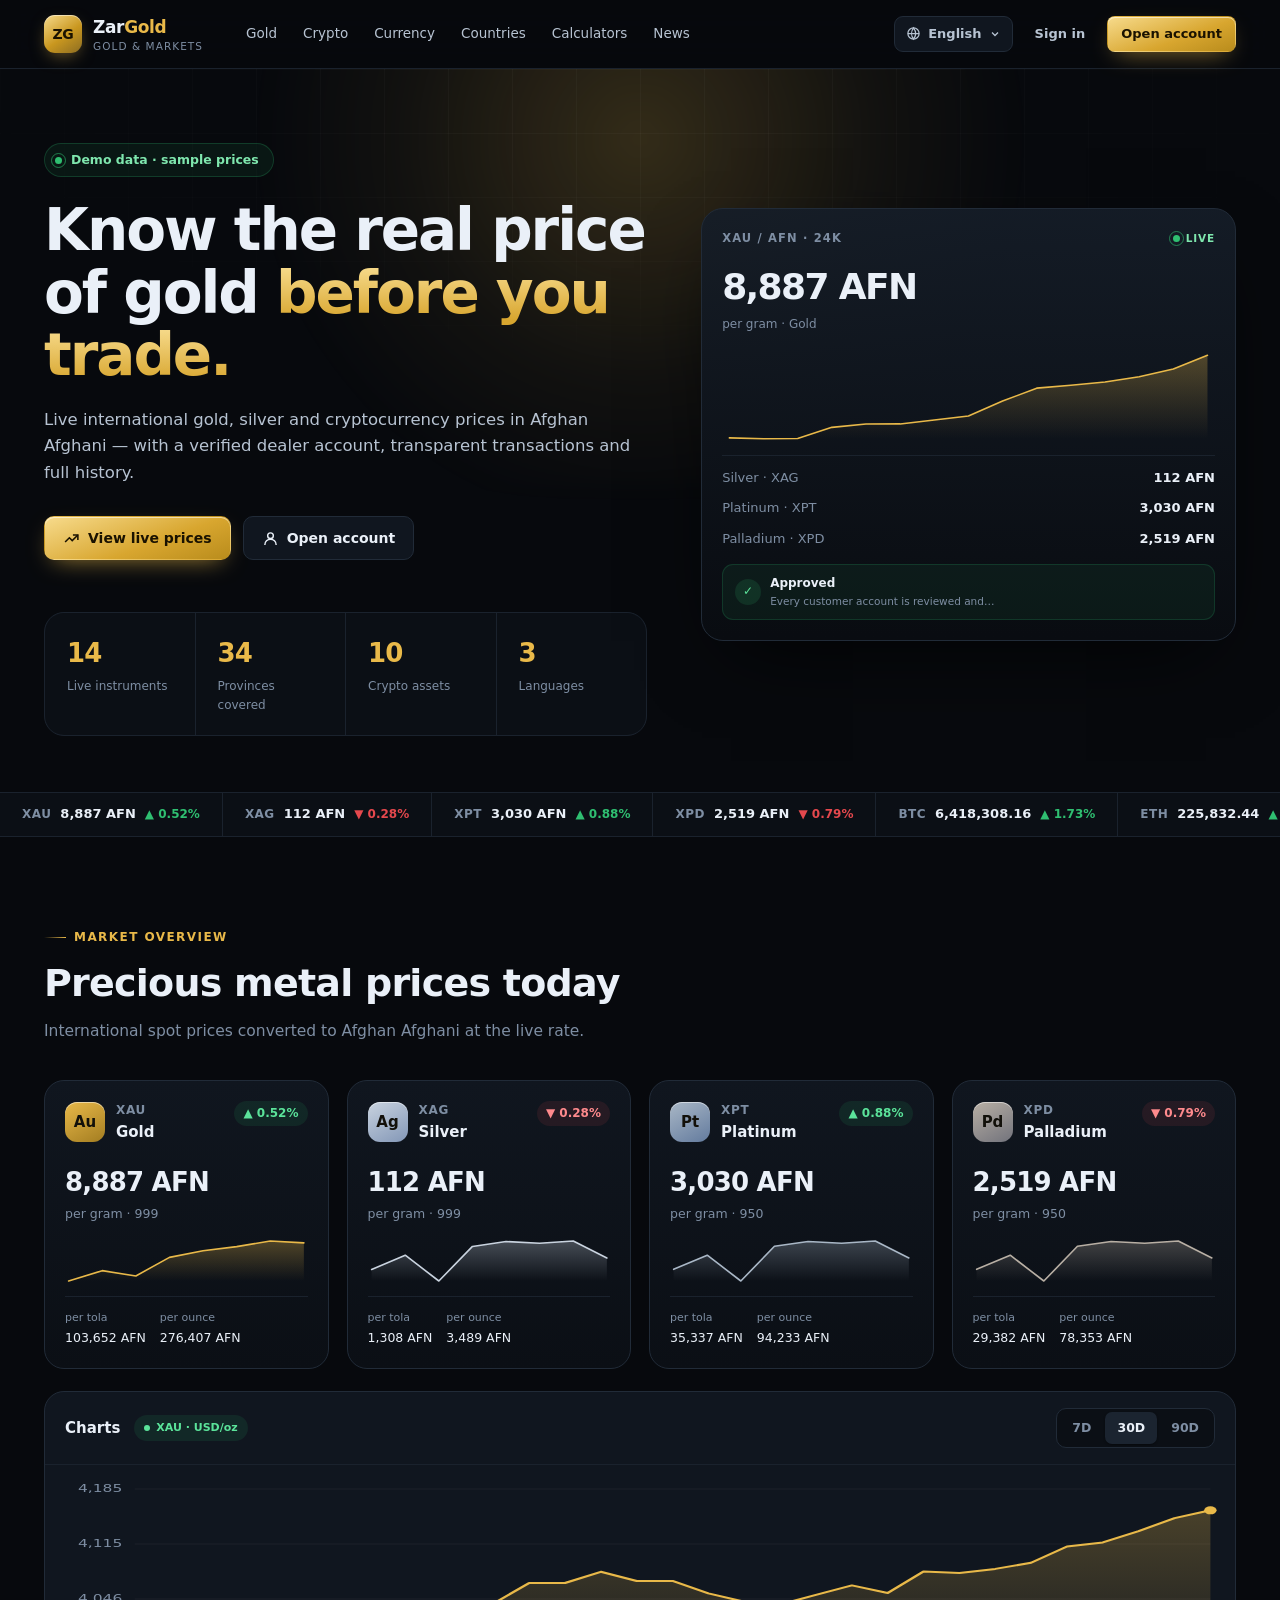
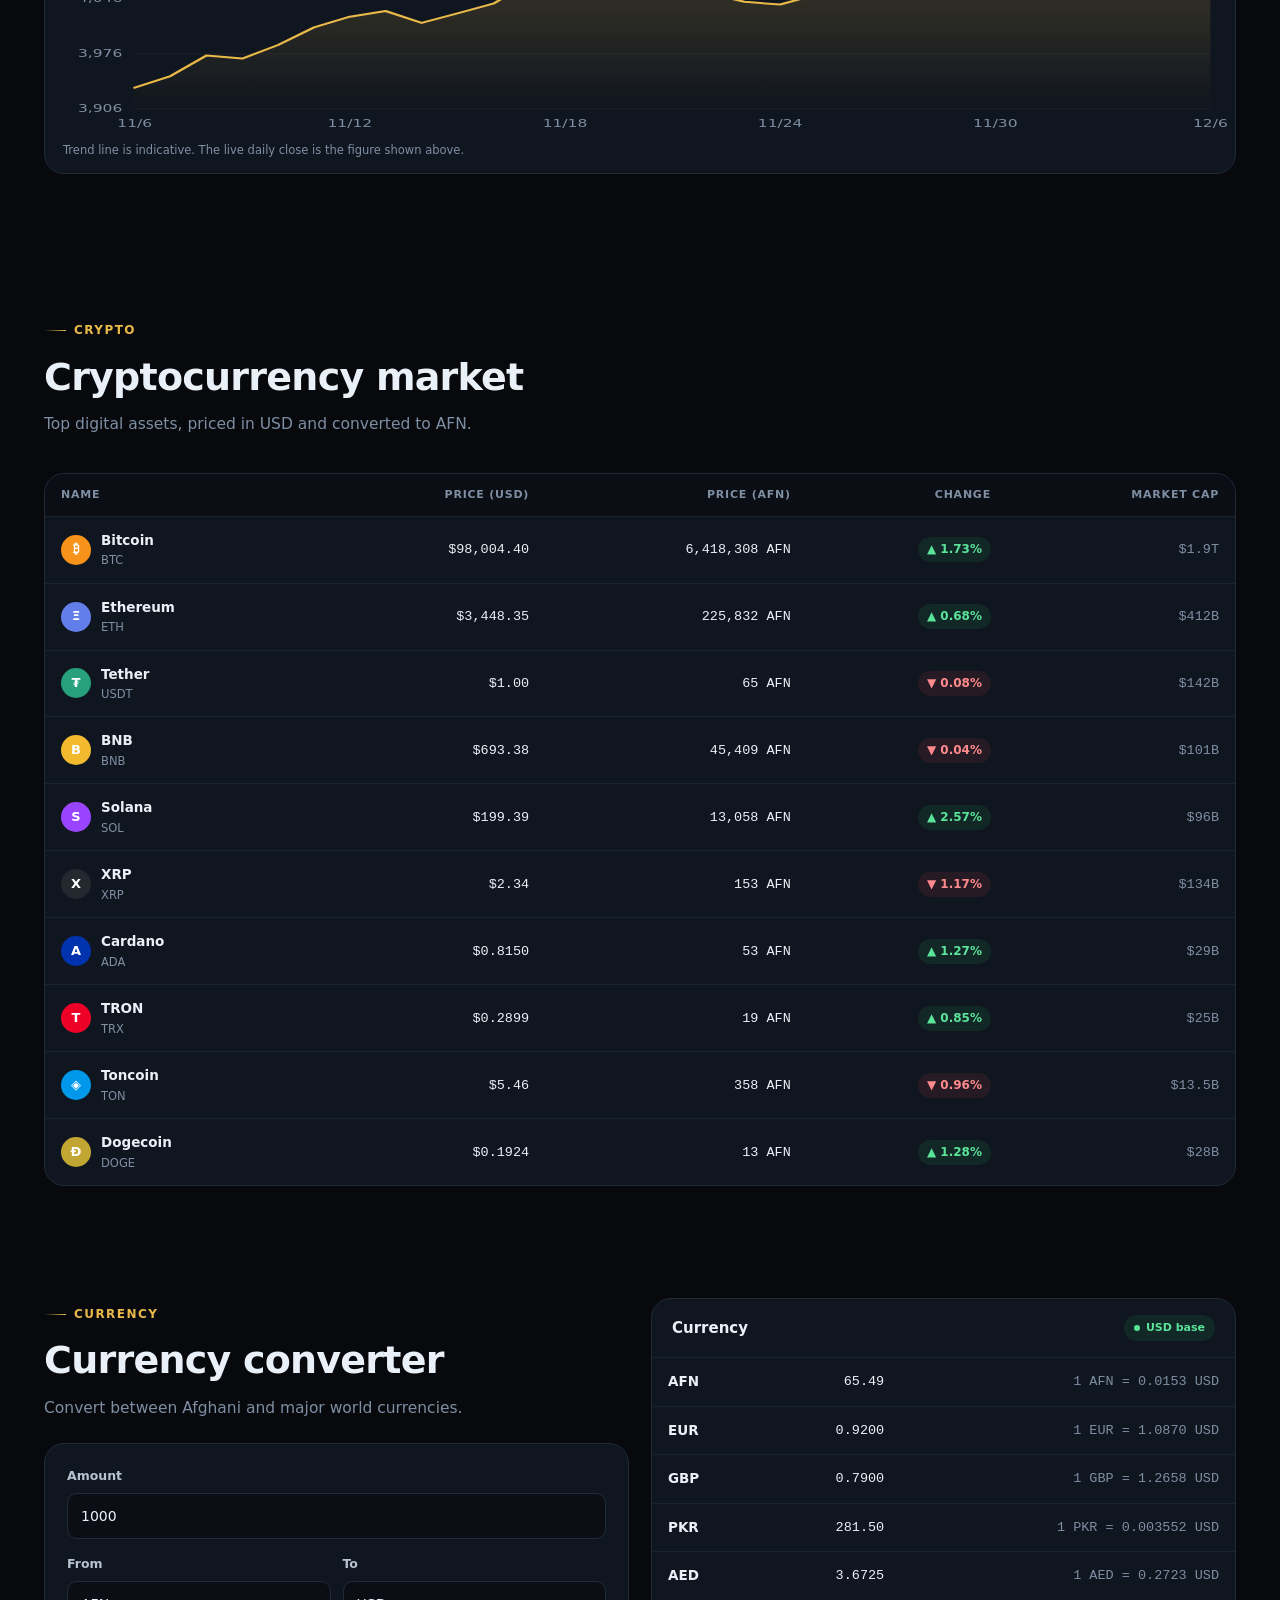
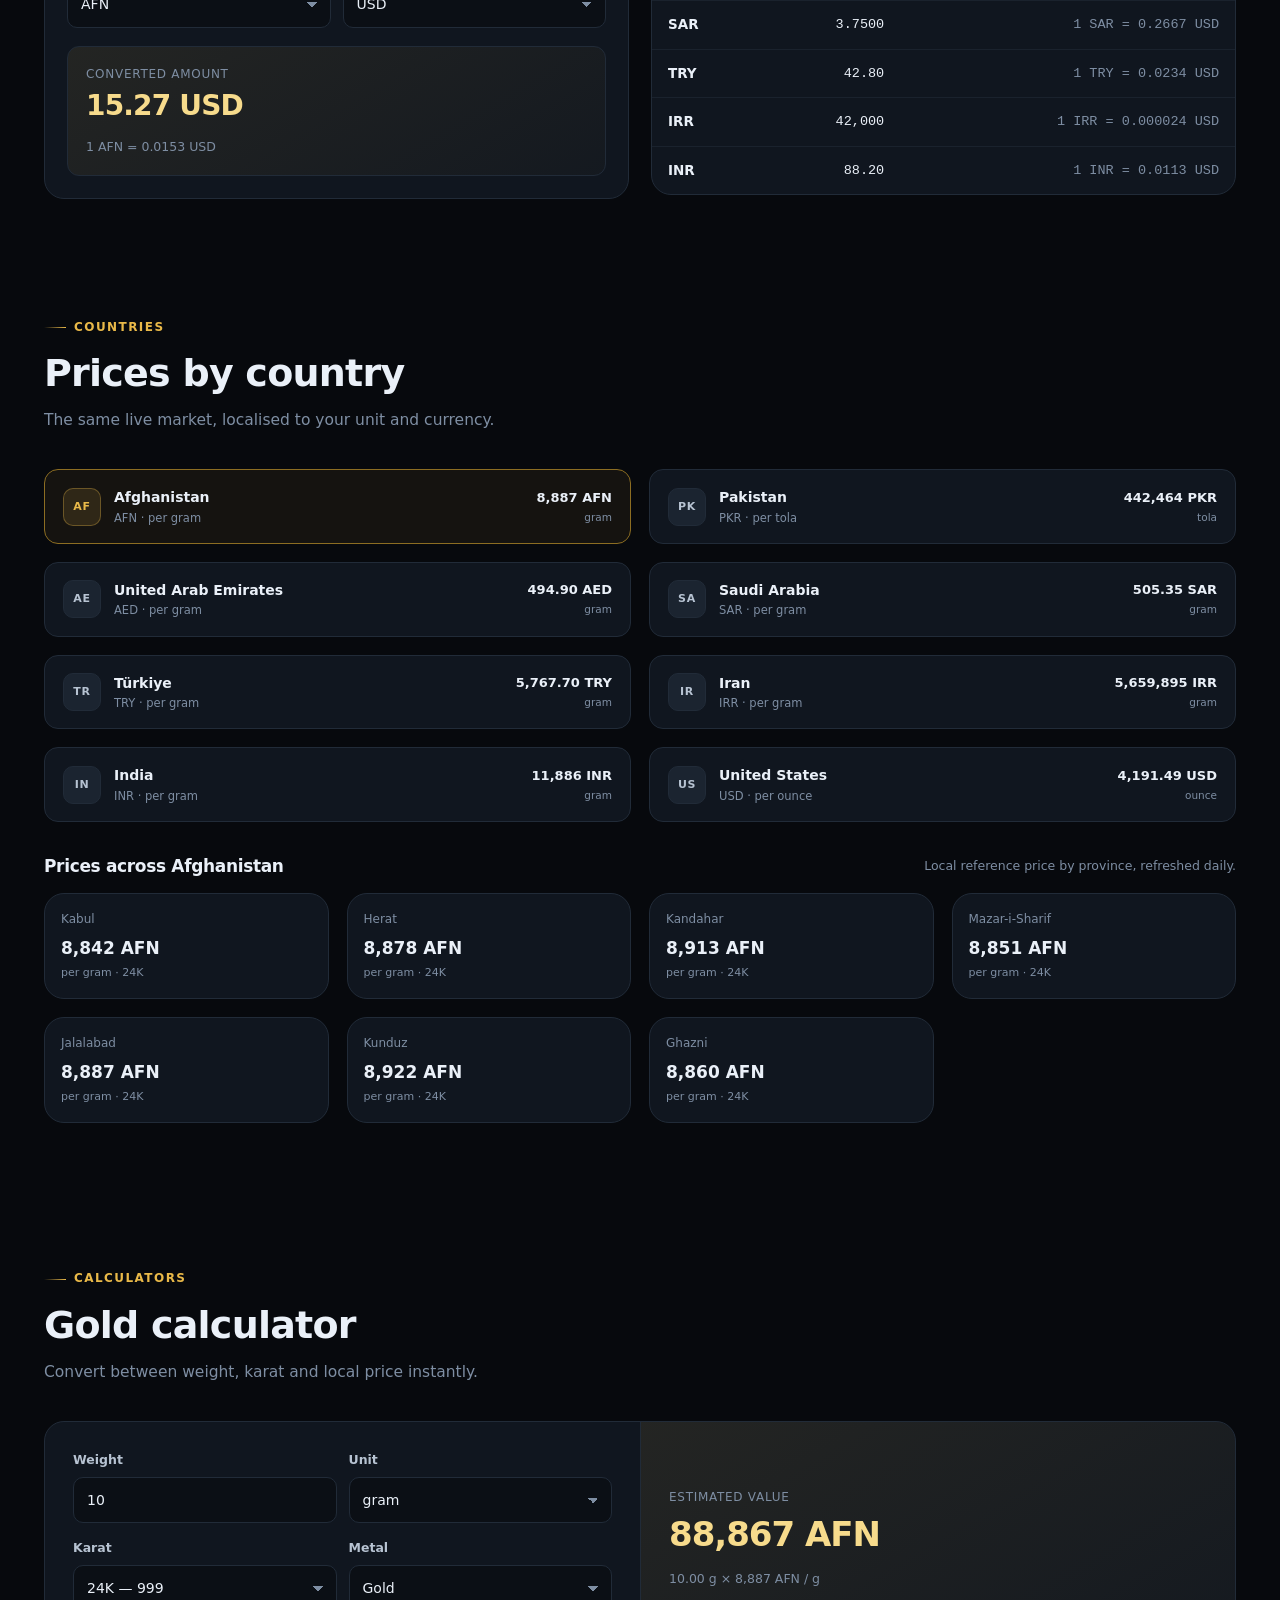
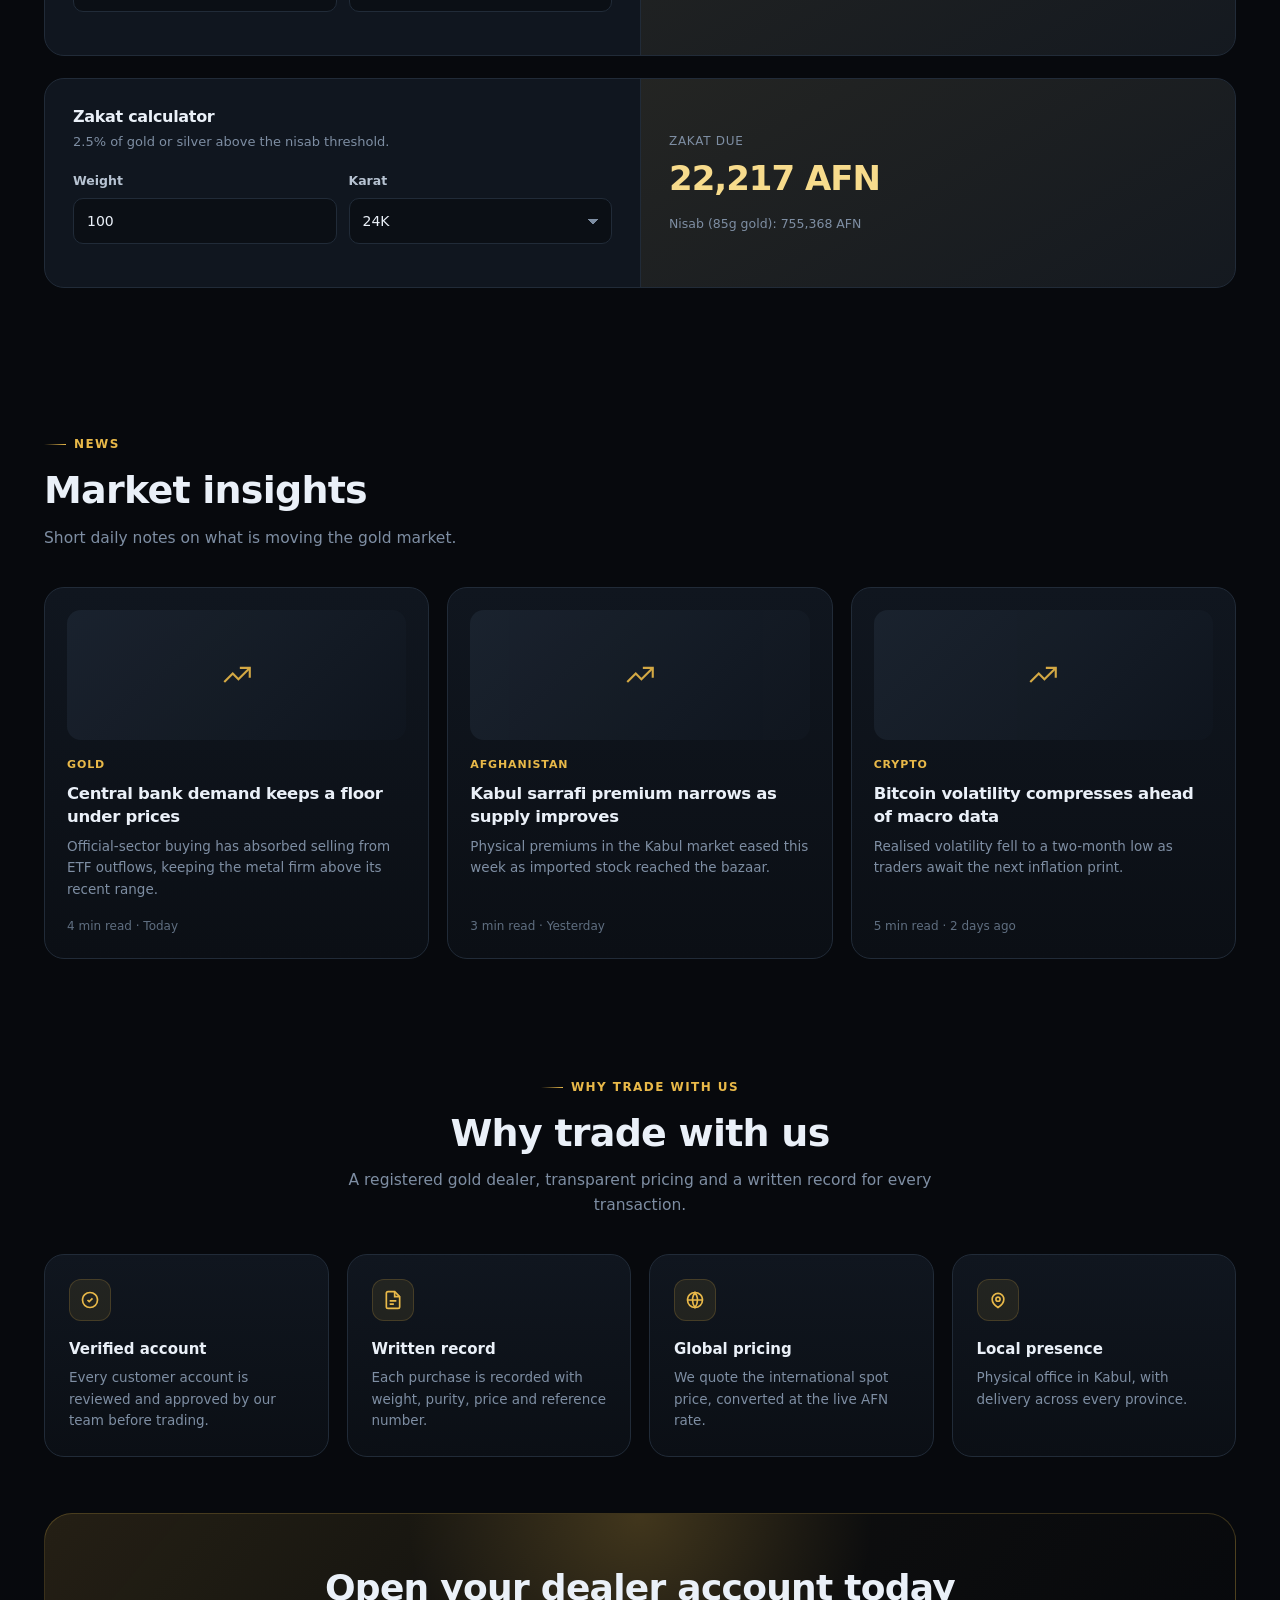
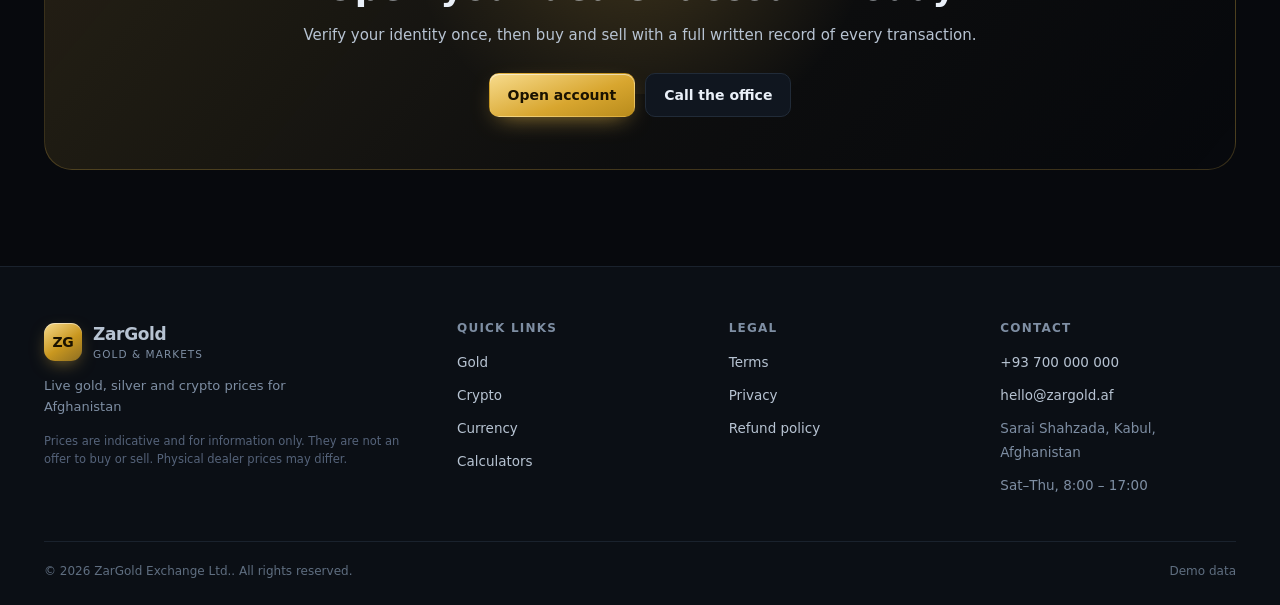
==== commit 3efce6b7: "bugs fixed 3" ====
--- a/index.html
+++ b/index.html
@@ -7,7 +7,7 @@
 <meta name="description" content="Live international gold, silver and cryptocurrency prices in Afghan Afghani. Verified dealer accounts, transparent transactions and full history.">
 <meta name="theme-color" content="#07090D">
 <link rel="icon" href="data:image/svg+xml,<svg xmlns='http://www.w3.org/2000/svg' viewBox='0 0 100 100'><rect width='100' height='100' rx='24' fill='%23E9B949'/><text x='50' y='70' font-size='54' text-anchor='middle' font-family='Segoe UI' font-weight='700' fill='%231A1200'>ZG</text></svg>">
-<link rel="stylesheet" href="assets/css/app.css">
+<link rel="stylesheet" href="assets/css/app.css?v=8">
 </head>
 <body>
 
@@ -283,11 +283,11 @@
 
 <div id="ftr"></div>
 
-<script src="assets/js/config.js"></script>
-<script src="assets/js/i18n.js"></script>
-<script src="assets/js/prices.js"></script>
-<script src="assets/js/store.js"></script>
-<script src="assets/js/ui.js"></script>
-<script src="assets/js/app.js"></script>
+<script src="assets/js/config.js?v=8"></script>
+<script src="assets/js/i18n.js?v=8"></script>
+<script src="assets/js/prices.js?v=8"></script>
+<script src="assets/js/store.js?v=8"></script>
+<script src="assets/js/ui.js?v=8"></script>
+<script src="assets/js/app.js?v=8"></script>
 </body>
 </html>
--- a/assets/css/app.css
+++ b/assets/css/app.css
@@ -47,7 +47,7 @@
 
 /* ---------- reset --------------------------------------------------------- */
 *, *::before, *::after { box-sizing: border-box; }
-html { -webkit-text-size-adjust: 100%; scroll-behavior: smooth; }
+html { -webkit-text-size-adjust: 100%; scroll-behavior: smooth; overflow-x: hidden; }
 body {
   margin: 0;
   background: var(--bg);
@@ -86,6 +86,10 @@
 .lead { color: var(--muted); margin-block-start: 12px; font-size: 15.5px; }
 
 .grid { display: grid; gap: 18px; }
+/* grid items must be allowed to shrink below their content's min-content width,
+   otherwise a wide table inside one column stretches the whole section */
+.grid > *, .hero__inner > * { min-width: 0; }
+.panel, .tbl-wrap, .card, .calc, .calc__out { min-width: 0; max-width: 100%; }
 .grid--2 { grid-template-columns: repeat(2, minmax(0,1fr)); }
 .grid--3 { grid-template-columns: repeat(3, minmax(0,1fr)); }
 .grid--4 { grid-template-columns: repeat(4, minmax(0,1fr)); }
@@ -607,8 +611,30 @@
   .mobile-nav a { padding: 11px 12px; border-radius: 9px; font-size: 14.5px; color: var(--text-2); }
   .mobile-nav a:hover { background: var(--surface-2); }
 }
+/* very small phones: stack the currency From/To pair instead of squeezing it */
+@media (max-width: 480px) {
+  .field--row { grid-template-columns: 1fr; gap: 10px; }
+  .field, .field--row, .calc__out, .calc { min-width: 0; max-width: 100%; }
+  .calc__value { font-size: 26px; }
+}
+
 @media (max-width: 820px) {
   .section { padding-block: 56px; }
+  /* the header cannot fit logo + language + two buttons + menu on a phone */
+  .hdr__inner { gap: 10px; }
+  .hdr__actions .btn { display: none; }
+  .brand__sub { display: none; }
+  .brand__name { font-size: 16px; }
+  /* let data tables scroll sideways instead of squeezing into 350px */
+  table.tbl { min-width: 620px; }
+  /* crypto: on a phone show name, AFN price and change only */
+  #cryptoTbl { min-width: 0; }
+  #cryptoTbl th:nth-child(2), #cryptoTbl td:nth-child(2),
+  #cryptoTbl th:nth-child(5), #cryptoTbl td:nth-child(5) { display: none; }
+  .kpi__v { font-size: 20px; }
+  .kpi { padding: 14px; }
+  .langswitch__btn { padding: 7px 9px; }
+  .wrap { padding-inline: 18px; }
   .grid--3, .grid--4, .grid--2 { grid-template-columns: 1fr; }
   .calc { grid-template-columns: 1fr; }
   .calc__out { border-inline-start: 0; border-block-start: 1px solid var(--line); }
